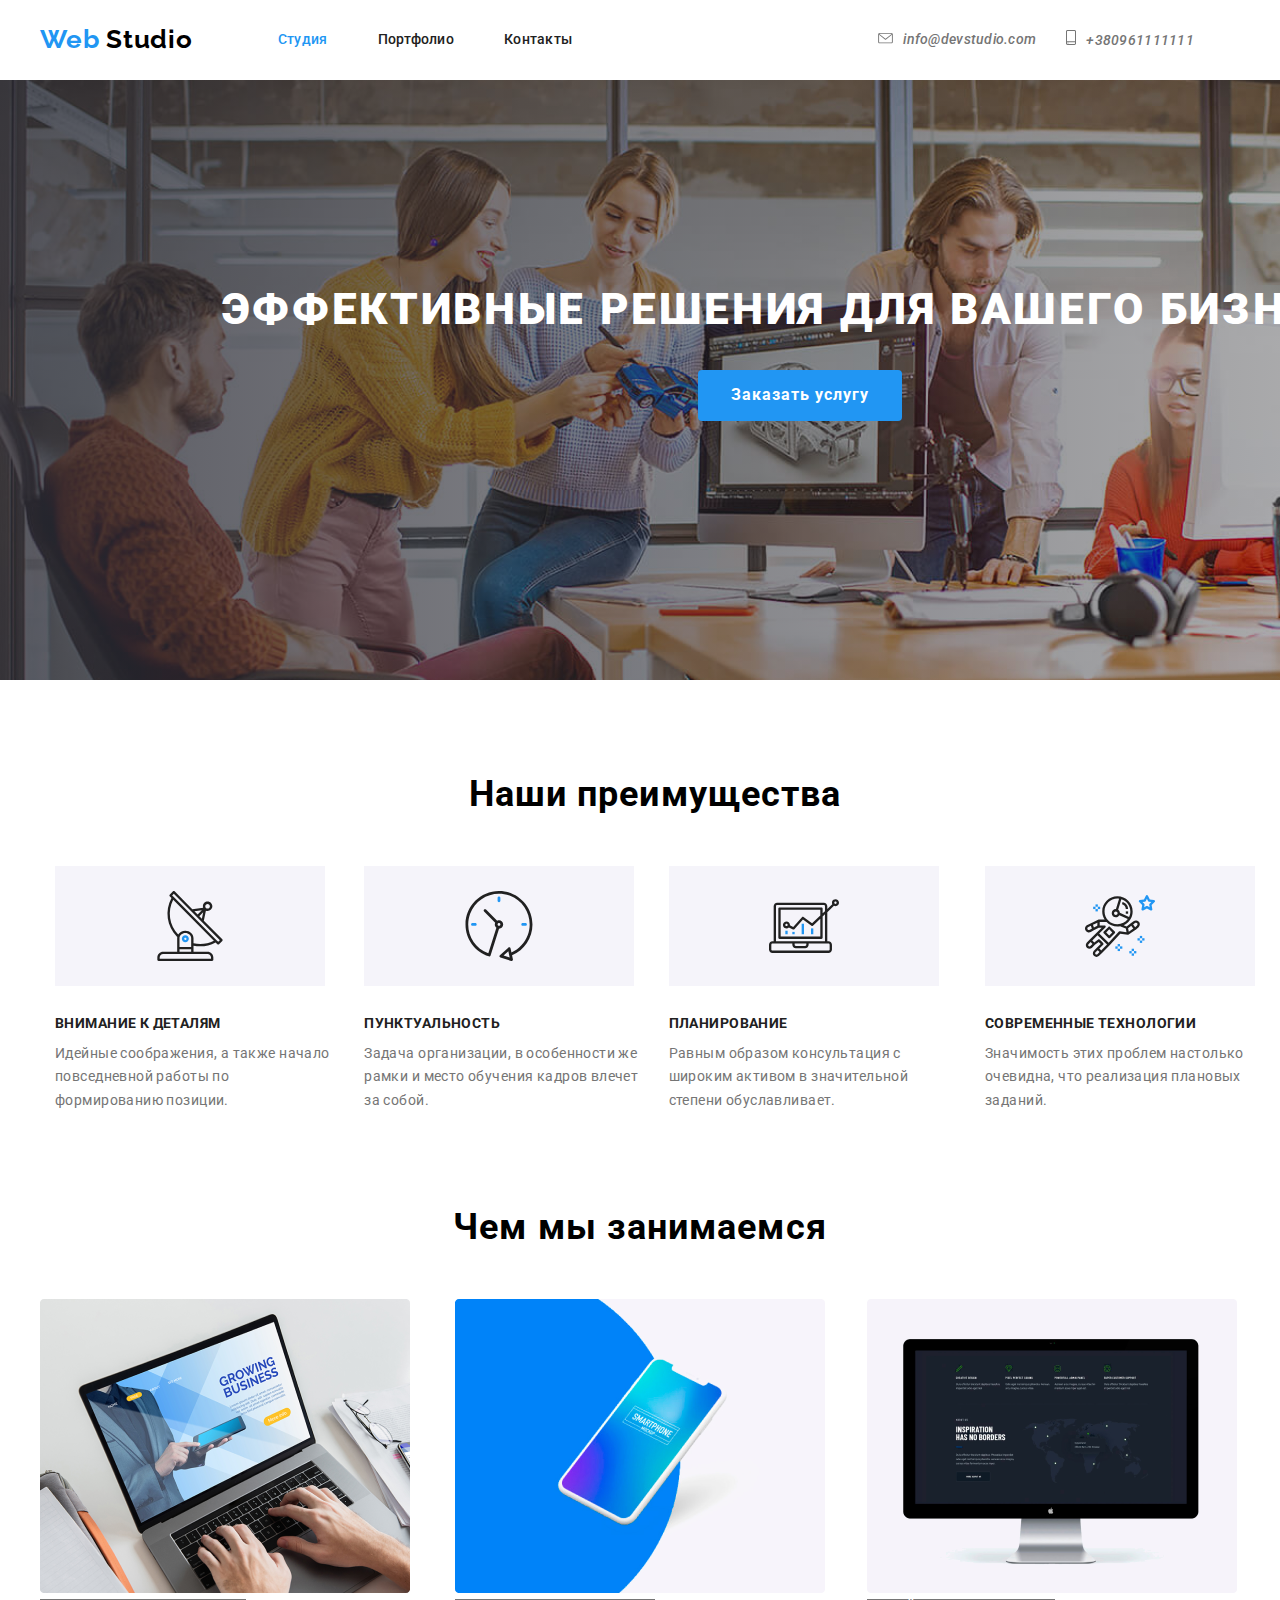
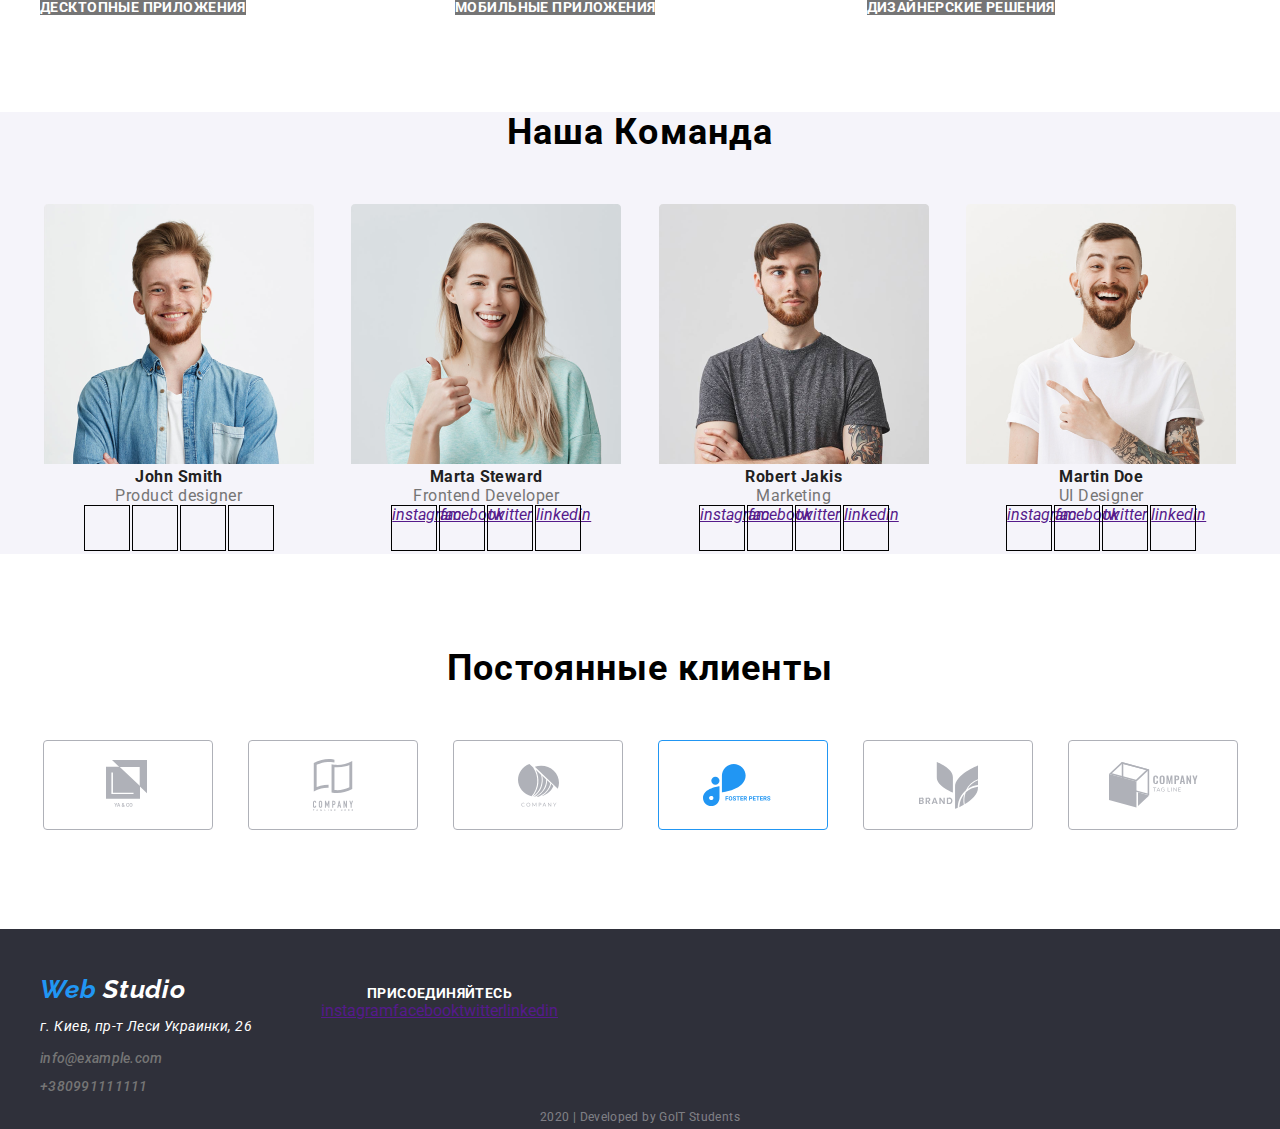
==== index.html @ e9a4ff17 "Добавляет иконки ч.1" ====
<!DOCTYPE html>
<html lang="ru">
  <head>
    <meta charset="UTF-8" />
    <meta name="viewport" content="width=device-width, initial-scale=1.0" />
    <title>Web Studio</title>
    <link
      href="https://fonts.googleapis.com/css2?family=Raleway:wght@700&family=Roboto:wght@400;500;700;900&display=swap"
      rel="stylesheet"
    />
    <link
      rel="stylesheet"
      href="https://cdnjs.cloudflare.com/ajax/libs/modern-normalize/0.6.0/modern-normalize.min.css"
    />
    <link rel="stylesheet" href="./css/styles.css" />
  </head>

  <body>
    <header>
      <nav class="navigation-link container">
        <a href="" class="logo"
          ><span class="logo-accent">Web</span
          ><span class="logo-studio"> Studio</span></a
        >
        <ul class="list site-nav">
          <li class="item"><a href="" class="link current">Студия</a></li>
          <li class="item">
            <a href="./portfolio.html" class="link">Портфолио</a>
          </li>
          <li class="item"><a href="" class="link">Контакты</a></li>
        </ul>
        <address>
          <ul class="list auth-nav">
            <li class="item mail-adress">
              <a href="mailto:info@devstudio.com" class="link contact"
                >info@devstudio.com</a
              >
            </li>
            <li class="item phone">
              <a href="tel:+380961111111" class="link contact">+380961111111</a>
            </li>
          </ul>
        </address>
      </nav>
    </header>
    <!-- Секция herro -->
    <div>
      <section class="hero">
        <h1 class="title-hero">ЭФФЕКТИВНЫЕ РЕШЕНИЯ ДЛЯ ВАШЕГО БИЗНЕСА</h1>
        <!-- Здесь будет background-image, сделанный при помощи стилей -->

        <button type="button" class="button-hero">
          Заказать услугу
        </button>
      </section>
    </div>
    <!-- Секция наши преимущества -->
    <section class="element container">
      <div class="container">
        <h2 class="section-title">Наши преимущества</h2>
        <ul class="list">
          <li class="background-item antenn">
            <div class=""></div>
            <h3 class="advantage">ВНИМАНИЕ К ДЕТАЛЯМ</h3>
            <p class="advantage-comment">
              Идейные соображения, а также начало повседневной работы по
              формированию позиции.
            </p>
          </li>
          <li class="background-item clock">
            <h3 class="advantage">ПУНКТУАЛЬНОСТЬ</h3>
            <p class="advantage-comment">
              Задача организации, в особенности же рамки и место обучения кадров
              влечет за собой.
            </p>
          </li>
          <li class="background-item diagramm">
            <div class="icons"></div>
            <h3 class="advantage">ПЛАНИРОВАНИЕ</h3>
            <p class="advantage-comment">
              Равным образом консультация с широким активом в значительной
              степени обуславливает.
            </p>
          </li>
          <li class="background-item astronaut">
            <div class="icons"></div>
            <h3 class="advantage">СОВРЕМЕННЫЕ ТЕХНОЛОГИИ</h3>
            <p class="advantage-comment">
              Значимость этих проблем настолько очевидна, что реализация
              плановых заданий.
            </p>
          </li>
        </ul>
      </div>
    </section>
    <!-- Секция-Чем мы занимаемся -->
    <section class="service">
      <div class="container">
        <h2 class="services-title">Чем мы занимаемся</h2>
        <ul class="list">
          <li class="service-item">
            <img src="./images/computer.jpg " alt="Компьютер" />

            <a href="" class="services">Десктопные приложения</a>
          </li>
          <li class="service-item">
            <img src="./images/phone.jpg" alt="телефон" />

            <a href="" class="services">Мобильные приложения</a>
          </li>
          <li class="service-item">
            <img src="./images/monitor.jpg" alt="монитор" />

            <a href="" class="services">Дизайнерские решения</a>
          </li>
        </ul>
      </div>
    </section>
    <!-- Секция- Список специалистов -->
    <section class="ouver-team">
      <div class="container">
        <h2 class="team">Наша Команда</h2>

        <ul class="list">
          <li class="john">
            <div>
              <img src="./images/our-team/john.jpg" alt="фото-портрет" />

              <p class="name"><b>John Smith</b></p>
              <p class="position">Product designer</p>
            </div>

            <address>
              <ul class="list">
                <li>
                  <a href="" target="_blank" class="social-link"></a>
                  <a href="" target="_blank" class="social-link"></a>
                  <a href="" target="_blank" class="social-link"> </a>
                  <a href="" target="_blank" class="social-link"></a>
                </li>
              </ul>
            </address>
          </li>
          <li class="marta">
            <div>
              <img src="./images/our-team/marta.jpg" alt="фото-портрет" />

              <p class="name"><b>Marta Steward</b></p>
              <p class="position">Frontend Developer</p>
            </div>

            <address>
              <ul class="list">
                <li>
                  <a href="" target="_blank" class="social-link">instagram</a>
                  <a href="" target="_blank" class="social-link">facebook</a>
                  <a href="" target="_blank" class="social-link">twitter</a>
                  <a href="" target="_blank" class="social-link">linkedin</a>
                </li>
              </ul>
            </address>
          </li>
          <li class="robert">
            <div>
              <img src="./images/our-team/robert.jpg" alt="фото-портрет" />

              <p class="name"><b>Robert Jakis</b></p>
              <p class="position">Marketing</p>
            </div>

            <address>
              <ul class="list">
                <li>
                  <a href="" target="_blank" class="social-link">instagram</a>
                  <a href="" target="_blank" class="social-link">facebook</a>
                  <a href="" target="_blank" class="social-link">twitter</a>
                  <a href="" target="_blank" class="social-link">linkedin</a>
                </li>
              </ul>
            </address>
          </li>

          <li class="martin">
            <div>
              <img src="./images/our-team/martin.jpg" alt="фото-портрет" />

              <p class="name"><b>Martin Doe</b></p>
              <p class="position">UI Designer</p>
            </div>

            <address>
              <ul class="list">
                <li>
                  <a href="" target="_blank" class="social-link">instagram</a>

                  <a href="" target="_blank" class="social-link">facebook</a>
                  <a href="" target="_blank" class="social-link">twitter</a>
                  <a href="" target="_blank" class="social-link">linkedin</a>
                </li>
              </ul>
            </address>
          </li>
        </ul>
      </div>
    </section>
    <!-- Дальше идет секция "Постоянные клиенты" -->
    <section class="clients flex-block">
      <div class="container">
        <h2 class="clients-title">Постоянные клиенты</h2>
        <ul class="list">
          <li>
            <a href="" class="ouver-clients">
              <img
                src="./images/clients/client-1.svg"
                alt="Логотип Фирмы-клиента"
            /></a>
          </li>
          <li>
            <a href="">
              <img
                src="./images/clients/client-2.svg"
                alt="Логотип Фирмы-клиента"
            /></a>
          </li>
          <li>
            <a href="">
              <img
                src="./images/clients/client-3.svg"
                alt="Логотип Фирмы-клиента"
            /></a>
          </li>
          <li>
            <a href="">
              <img
                src="./images/clients/client-4.svg"
                alt="Логотип Фирмы-клиента"
            /></a>
          </li>
          <li>
            <a href="">
              <img
                src="./images/clients/client-5.svg"
                alt="Логотип Фирмы-клиента"
            /></a>
          </li>
          <li>
            <a href="">
              <img
                src="./images/clients/client-6.svg"
                alt="Логотип Фирмы-клиента"
            /></a>
          </li>
        </ul>
      </div>
    </section>
    <footer class="visit">
      <!-- <h3>Контакты</h3> -->

      <div class="container test">
        <address>
          <div class="footer-contact">
            <ul class="list">
              <li>
                <a href="" class="logo"
                  ><span class="web-foot">Web</span>
                  <span class="studio-foot">Studio</span>
                </a>
              </li>
              <li class="adress-contact">г. Киев, пр-т Леси Украинки, 26</li>
              <li>
                <a href="mailto:info@example.com" class="link contact"
                  >info@example.com</a
                >
              </li>
              <li>
                <a href="tel:+380991111111" class="link contact"
                  >+380991111111</a
                >
              </li>
            </ul>
          </div>
        </address>
        <div class="foot-link">
          <h2 class="call">Присоединяйтесь</h2>
          <ul class="list">
            <li><a href="" class="social">instagram</a></li>
            <li><a href="" class="social">facebook</a></li>
            <li><a href="" class="social">twitter</a></li>
            <li><a href="" class="social">linkedin</a></li>
          </ul>
        </div>
      </div>
      <p class="author">2020 | Developed by GoIT Students</p>
    </footer>
  </body>
</html>
---- css/styles.css ----
/* Цвет основного текста #212121 */
/* Цвет вторичного текста #757575 */
/* Белый #FFFFFF */
/* Акцент #2196F3 */

/* Вторичный цвет фона #F5F4FA */
/* фоновый цвет футера #2F303A */

/* Палитра цветов */
:root {
  --primery-text-color: #212121;
  --title-text-color: #757575;
  --accent-color: #2196f3;
  --primery-background-color: #e5e5e5;
  --secondary-background-color: #f5f4fa;
  --white-color: #ffffff;
  --footer-color: #2f303a;
}
body {
  background-color: var(--white-color);
  font-family: Roboto, sans-serif;
  margin: 0px;
}
h2 {
  font-weight: 700;
  font-size: 36px;
  line-height: 1.16;
  text-align: center;
  letter-spacing: 0.03em;
  margin-top: 0px;
  margin-bottom: 0px;
}
.container {
  width: 1230px;
  margin-left: auto;
  margin-right: auto;
  padding-left: 15px;
  padding-right: 15px;
  /* outline: 1px solid black; */
}
.visually-hidden {
  visibility: hidden;
}

/* Стиллизация логотипа */
.logo-accent {
  color: var(--accent-color);
}
.logo-studio {
  color: #000000;
}
.logo {
  text-decoration: none;
  font-family: Raleway, sans-serif;
  font-weight: 700;
  font-size: 26px;
  line-height: 1.2;
  letter-spacing: 0.03em;
}
.list {
  list-style: none;
  margin-top: 0px;
  margin-bottom: 0px;
  padding-left: 0px;
}
/* Навигационные ссылки */
.site-nav {
  display: flex;
  margin-left: 85px;
}
.site-nav li {
  margin-right: 50px;
}
.site-nav .item:last-child {
  margin-right: 0px;
}
.site-nav .link {
  display: block;
  padding-top: 32px;
  padding-bottom: 32px;
}
.auth-nav {
  display: flex;
  margin-left: 305px;
}
.auth-nav .item + .item {
  margin-left: 30px;
}

.list .link.current {
  color: var(--accent-color);
}

.link {
  color: var(--primery-text-color);
  text-decoration: none;

  font-weight: 500;
  font-size: 14px;
  line-height: 1.14;
  letter-spacing: 0.02em;
}
.navigation-link {
  display: flex;
  align-items: center;
  margin-bottom: 0px;
}
.link:hover {
  color: var(--accent-color);
}
.link:focus {
  color: var(--accent-color);
}
.contact {
  color: var(--title-text-color);
}
.contact:hover {
  color: var(--accent-color);
}
.contact:focus {
  color: var(--accent-color);
}
.mail-adress ::before {
  display: inline-block;
  content: '';
  width: 16px;
  height: 11.2px;
  margin-right: 10px;
  background-image: url(../images/envelope.svg);
  background-repeat: no-repeat;
  background-position: center;
  background-size: contain;
}

.phone ::before {
  display: inline-block;
  content: '';
  width: 10px;
  height: 14.94px;
  margin-right: 10px;
  /* background-color: var(--primery-text-color); */
  background-image: url(../images/smartphone.svg);
  background-repeat: no-repeat;
  background-position: center;
  background-size: contain;
}

/* Стиллизация Hero */
.hero {
  text-align: center;
  margin: auto;
  padding: auto;
  margin-bottom: 94px;
  padding-top: 200px;
  padding-bottom: 280px;
  width: 1600px;
  height: 600px;
  /*временный юэкграунд */
  background-image: linear-gradient(
      to right,
      rgba(47, 48, 58, 0.8),
      rgba(0, 0, 0, 0.25)
    ),
    url(../images/header-img.jpg);

  /* background-image: url(../images/header-img.jpg); */
}

.button-hero {
  display: inline-block;
  color: #ffffff;
  background-color: var(--accent-color);
  font-weight: 700;
  font-size: 16px;
  line-height: 1.8;
  text-align: center;
  letter-spacing: 0.06em;
  min-width: 200px;
  min-height: 50px;
  text-align: center;
  border-radius: 4px;
  padding: 10px 32px;
  border: 1px solid transparent;
}
/* Примерныйцвет для кнопки */

.button-hero:focus {
  color: var(--primery-text-color);
}
/* Нам месте background Будет фоновая картинка */
.title-hero {
  color: #ffffff;
  /* background-color: var(--title-text-color); */

  margin-top: 0px;
  margin-bottom: 30px;

  font-weight: 900;
  font-size: 44px;
  line-height: 1.36;

  letter-spacing: 0.06em;
  text-transform: uppercase;
}
/* секция-наши преимущества */
.element {
  margin-bottom: 94px;
}
.element ul {
  display: flex;
}
.element li + li {
  margin-left: 30px;
}
.element .icons {
  margin-bottom: 30px;
}

.section-title {
  margin-top: 0px;
  margin-bottom: 50px;
}
/* .first-icon {
  background-color: teal;
} */
.advantage,
.advantage-comment {
  margin-top: 0px;
  margin-bottom: 0px;
}
h3.advantage {
  color: var(--primery-text-color);

  font-weight: 700;
  font-size: 14px;
  line-height: 1.14;
  letter-spacing: 0.03em;
  text-transform: uppercase;
  margin-bottom: 10px;
}
.background-item::before {
  display: block;
  content: '';
  width: 270px;
  height: 120px;
  margin-bottom: 30px;

  background-color: var(--secondary-background-color);
  background-repeat: no-repeat;
  background-position: center;
  background-size: 70px, 70px;
}
.antenn::before {
  background-image: url(../images/antenna-1.svg);
}
.clock::before {
  background-image: url(../images/clock-1.svg);
}
.diagramm::before {
  background-image: url(../images/diagram-1.svg);
}
.astronaut::before {
  background-image: url(../images/astronaut-1.svg);
}

.advantage-comment {
  color: var(--title-text-color);
  font-weight: 400;
  font-size: 14px;
  line-height: 1.7;
  /* or 171% */

  letter-spacing: 0.03em;
}

/* Секция- чем мы занимаеся */
.service ul {
  display: flex;
  padding-left: 0px;
}
.service-item + .service-item {
  margin-left: 30px;
}
figure {
  margin-top: 0px;
  margin-bottom: 0px;
}
.service {
  margin-bottom: 94px;
}
.services-title {
  margin-bottom: 50px;
}
.services {
  color: var(--white-color);
  /* background-color поставленн, что бы не потерять надпись на белом фоне */
  background-color: var(--title-text-color);

  font-weight: 700;
  font-size: 14px;
  line-height: 1.5;
  text-align: center;
  letter-spacing: 0.03em;
  text-transform: uppercase;
  text-decoration: none;
}
/* Секция- наша команда */
.team {
  margin-bottom: 50px;
}
.ouver-team {
  background-color: var(--secondary-background-color);
  margin-bottom: 94px;
  display: flex;
}
.ouver-team ul {
  display: flex;
  padding-left: 0px;
  justify-content: space-around;
}
.ouver-team li + li {
  margin-left: 30px;
}
.name {
  color: var(--primery-text-color);

  font-weight: 500;
  font-size: 16px;
  line-height: 1.18;
  /* identical to box height */

  text-align: center;
  letter-spacing: 0.03em;
}
.position {
  color: var(--title-text-color);

  font-weight: 400;
  font-size: 16px;
  line-height: 1.18;
  /* identical to box height */

  text-align: center;
  letter-spacing: 0.03em;
}
.social-link {
  display: inline-block;
  width: 44px;
  height: 44px;
  
  outline: 1px solid black;
  
}
.social-link:hover {
  color: var(--accent-color);
}
.social-link:focus {
  color: var(--accent-color);
}
/* Стилизация footer */
.visit {
  background-color: var(--footer-color);
}
/* Секция- Наши клиенты */
.flex-block {
  display: flex;
}
.flex-block ul {
  display: flex;
  justify-content: space-around;
}
.clients li + li {
  margin-left: 30px;
}
.clients {
  margin-bottom: 94px;
}
.clients-title {
  margin-bottom: 50px;
}
/* .ouver-clients:hover {
  color: var(--accent-color);
}
.ouver-clients:focus {
  color: var(--accent-color);
} */

/* Стилизация логотипа в футере */
.test {
  display: flex;
  /* justify-content: space-between; */
  align-items: baseline;
}

.footer-contact {
  display: flex;
}
.footer-contact ul {
  display: flex;

  flex-direction: column;
  padding-top: 45px;
}
.footer-contact li {
  margin-bottom: 10px;
}
.foot-link {
  margin-left: 69px;
  /* display: flex; */

  /* justify-content: center; */
}
.foot-link ul {
  display: flex;
  justify-content: center;
}
.call {
  text-align: center;
}

.web-foot {
  color: var(--accent-color);
}
.studio-foot {
  color: var(--white-color);
}

.adress-contact {
  color: var(--white-color);

  font-weight: 400;
  font-size: 14px;
  line-height: 1.7;
  /* or 171% */

  letter-spacing: 0.03em;
}
.call {
  color: var(--white-color);

  font-weight: 700;
  font-size: 14px;
  line-height: 1.14;
  letter-spacing: 0.03em;
  text-transform: uppercase;
}
.author {
  color: rgba(255, 255, 255, 0.4);

  font-weight: 400;
  font-size: 12px;
  line-height: 2;
  /* or 200% */

  text-align: center;
  letter-spacing: 0.03em;
}
.social:hover {
  color: var(--accent-color);
}
.social:focus {
  color: var(--accent-color);
}
/* Стиллизация страницы "Портфолио" */
.navigation-portfolio {
  margin-bottom: 93px;
}
h1,
h2,
h3,
p {
  margin-top: 0px;
  margin-bottom: 0px;
}
.gallery {
  display: flex;
  margin-bottom: 94px;
  /* outline: 1px solid tomato; */
}
.gallery .portfolio-item {
  display: flex;
  justify-content: center;
}
.gallery h1 {
  text-align: center;
}
/* Кнопки портфолио */
.portfolio-item li + li {
  margin-left: 8px;
  margin-bottom: 34px;
}
.first-button {
  border-style: none;
  color: var(--white-color);
  background-color: var(--accent-color);
  font-family: Roboto;

  font-weight: 500;
  font-size: 16px;
  line-height: 1.6;
  /* identical to box height, or 162% */

  text-align: center;
  letter-spacing: 0.03em;
  min-width: 73px;
  min-height: 38px;
  border-radius: 4px;
  padding: 6px 22px;
}

.portfolio-button {
  border-style: none;
  color: var(--primery-text-color);
  background-color: var(--secondary-background-color);
  font-family: Roboto;
  font-weight: 500;
  font-size: 16px;
  line-height: 1.6;
  /* identical to box height, or 162% */

  text-align: center;
  letter-spacing: 0.03em;
  min-width: 73px;
  min-height: 38px;
  border-radius: 4px;
  padding: 6px 22px;
}
.portfolio-button:hover {
  color: var(--accent-color);
}
.portfolio-button:focus {
  color: var(--accent-color);
}
/* Стилизация галлереи */
.flex-gallery {
  display: flex;
  flex-wrap: wrap;
  justify-content: center;
  /* outline: 1px solid black; */
}
.gallery-item {
  width: 370px;
  /* background-color: blue; */
  /* outline: 1px solid black; */
  margin-right: 30px;
  margin-bottom: 30px;
}
.gallery-item:nth-child(3n) {
  margin-right: 0px;
}
.gallery-item:nth-last-child(-n + 3) {
  margin-bottom: 0px;
}
.portfolio-title {
  color: var(--primery-text-color);

  font-weight: 700;
  font-size: 18px;
  line-height: 2;
  /* identical to box height, or 200% */

  letter-spacing: 0.06em;
}
.portfolio-service {
  color: var(--title-text-color);

  font-weight: 400;
  font-size: 16px;
  line-height: 1.9;
  /* identical to box height, or 187% */

  letter-spacing: 0.03em;
}
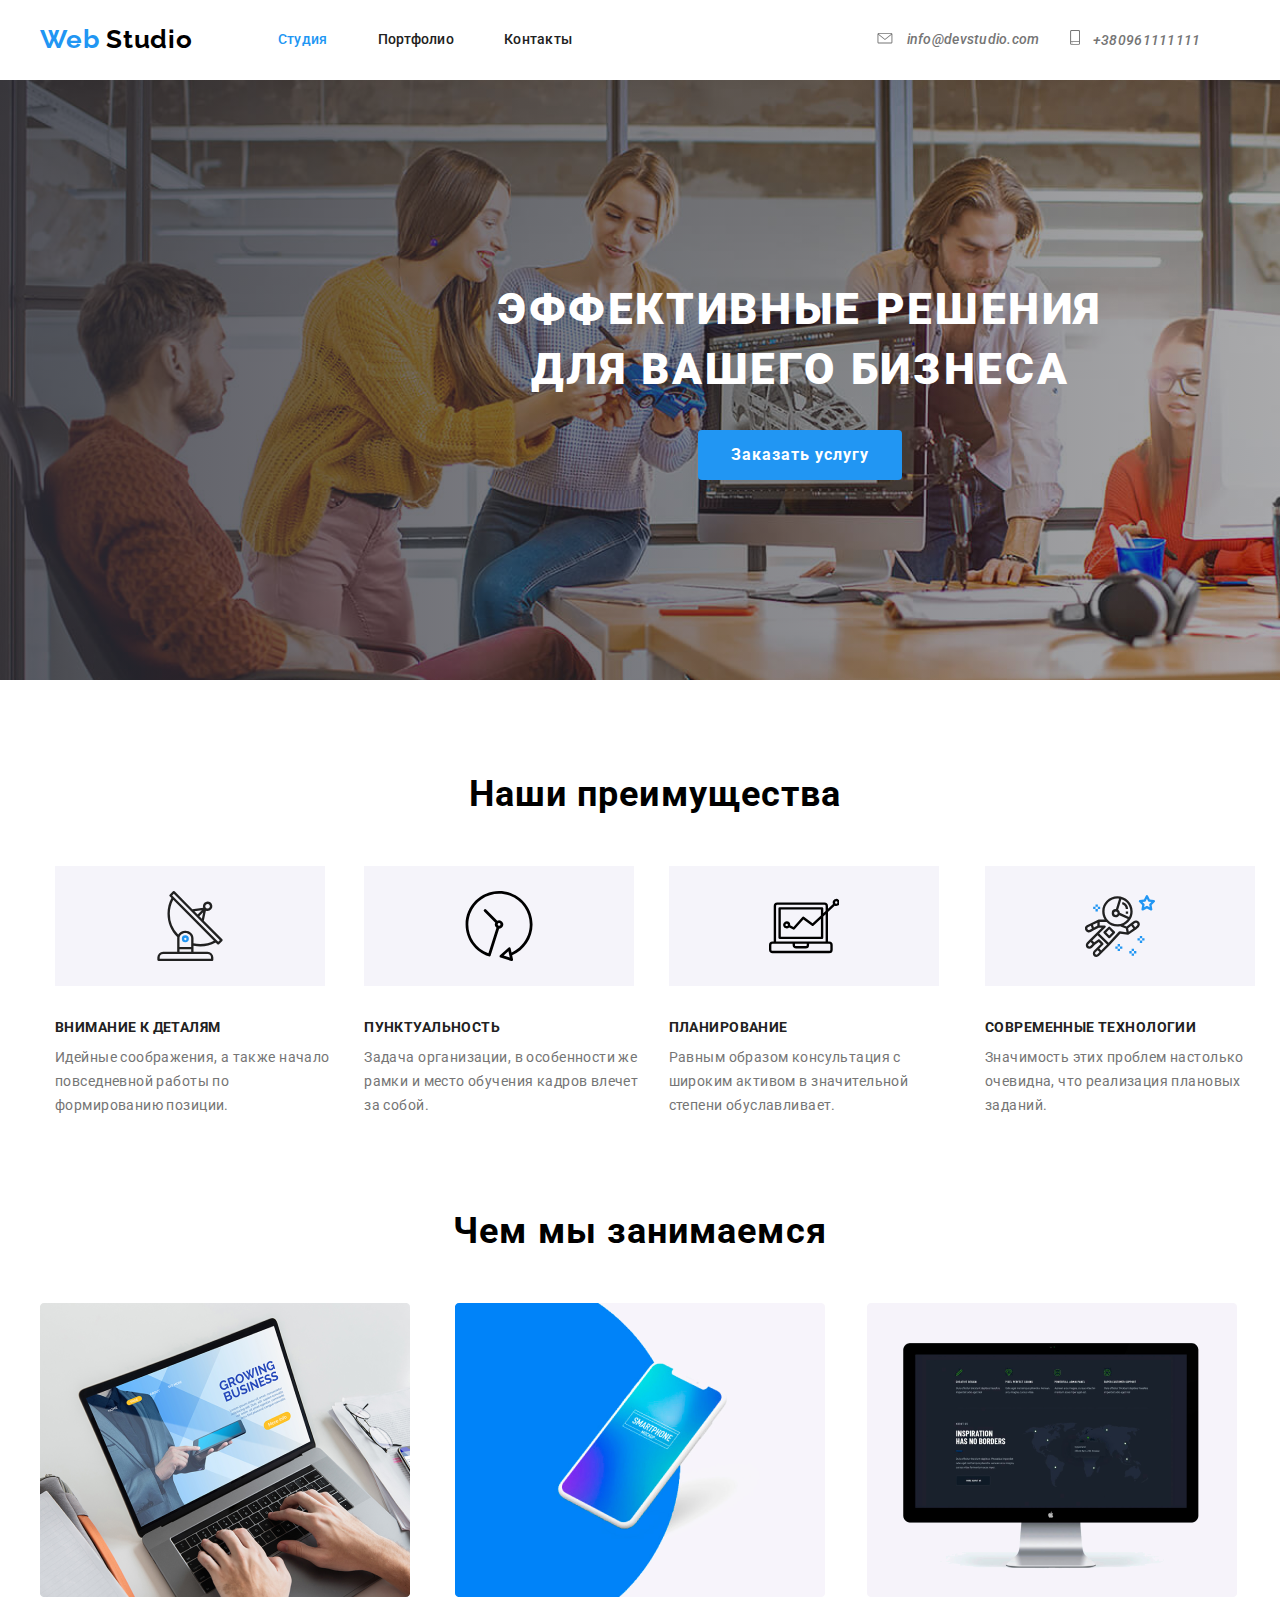
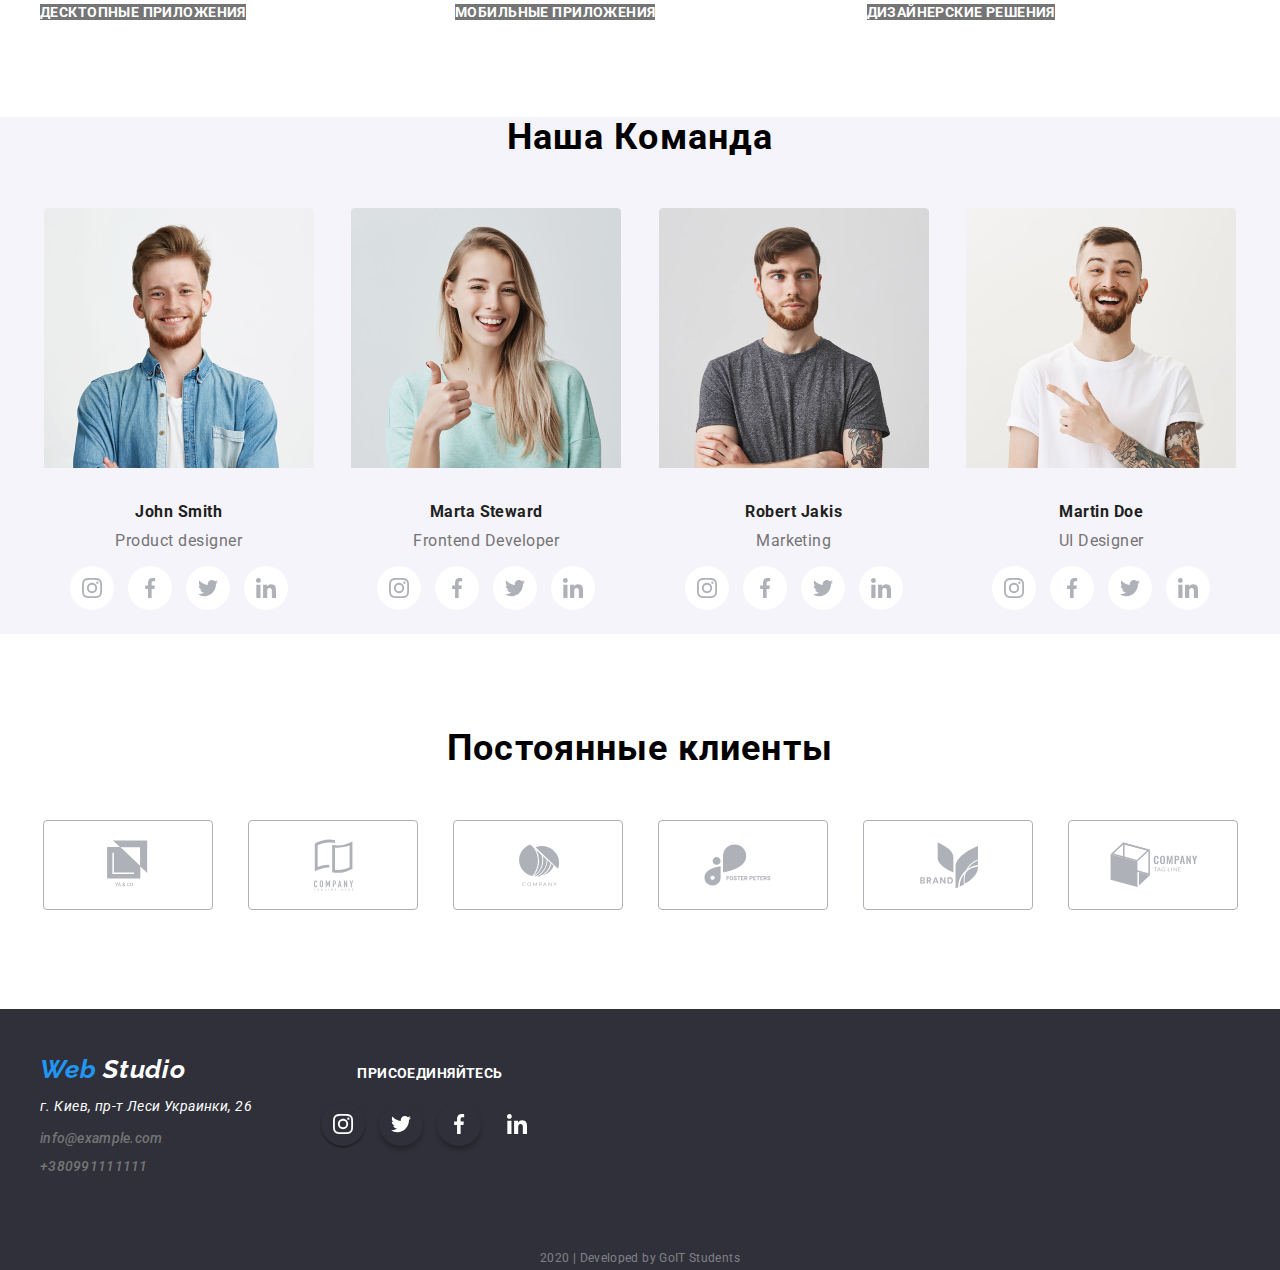
==== commit 31d6ccf3: "Работает с svg-sprite" ====
--- a/index.html
+++ b/index.html
@@ -32,12 +32,20 @@
         <address>
           <ul class="list auth-nav">
             <li class="item mail-adress">
-              <a href="mailto:info@devstudio.com" class="link contact"
-                >info@devstudio.com</a
+              <a href="mailto:info@devstudio.com" class="link contact">
+                <svg class="mail-svg">
+                  <use href="./images/sprite.svg#icon-envelope"></use>
+                </svg>
+                info@devstudio.com</a
               >
             </li>
             <li class="item phone">
-              <a href="tel:+380961111111" class="link contact">+380961111111</a>
+              <a href="tel:+380961111111" class="link contact">
+                <svg class="tel-svg">
+                  <use href="./images/sprite.svg#icon-smartphone"></use>
+                </svg>
+                +380961111111</a
+              >
             </li>
           </ul>
         </address>
@@ -60,7 +68,11 @@
         <h2 class="section-title">Наши преимущества</h2>
         <ul class="list">
           <li class="background-item antenn">
-            <div class=""></div>
+            <div class="">
+              <svg class="advantage-svg">
+                <use href="./images/sprite.svg#icon-antenna"></use>
+              </svg>
+            </div>
             <h3 class="advantage">ВНИМАНИЕ К ДЕТАЛЯМ</h3>
             <p class="advantage-comment">
               Идейные соображения, а также начало повседневной работы по
@@ -68,6 +80,11 @@
             </p>
           </li>
           <li class="background-item clock">
+            <div>
+              <svg class="advantage-svg">
+                <use href="./images/sprite.svg#icon-clock"></use>
+              </svg>
+            </div>
             <h3 class="advantage">ПУНКТУАЛЬНОСТЬ</h3>
             <p class="advantage-comment">
               Задача организации, в особенности же рамки и место обучения кадров
@@ -75,7 +92,11 @@
             </p>
           </li>
           <li class="background-item diagramm">
-            <div class="icons"></div>
+            <div>
+              <svg class="advantage-svg">
+                <use href="./images/sprite.svg#icon-diagramm"></use>
+              </svg>
+            </div>
             <h3 class="advantage">ПЛАНИРОВАНИЕ</h3>
             <p class="advantage-comment">
               Равным образом консультация с широким активом в значительной
@@ -83,7 +104,11 @@
             </p>
           </li>
           <li class="background-item astronaut">
-            <div class="icons"></div>
+            <div>
+              <svg class="advantage-svg">
+                <use href="./images/sprite.svg#icon-astronaut"></use>
+              </svg>
+            </div>
             <h3 class="advantage">СОВРЕМЕННЫЕ ТЕХНОЛОГИИ</h3>
             <p class="advantage-comment">
               Значимость этих проблем настолько очевидна, что реализация
@@ -121,7 +146,7 @@
       <div class="container">
         <h2 class="team">Наша Команда</h2>
 
-        <ul class="list">
+        <ul class="list social-list">
           <li class="john">
             <div>
               <img src="./images/our-team/john.jpg" alt="фото-портрет" />
@@ -133,10 +158,26 @@
             <address>
               <ul class="list">
                 <li>
-                  <a href="" target="_blank" class="social-link"></a>
-                  <a href="" target="_blank" class="social-link"></a>
-                  <a href="" target="_blank" class="social-link"> </a>
-                  <a href="" target="_blank" class="social-link"></a>
+                  <a href="" target="_blank" class="social-link">
+                    <svg class="inst-svg social-svg width="20" height="20">
+                      <use href="./images/sprite.svg#icon-instagramm"></use>
+                    </svg>
+                  </a>
+                  <a href="" target="_blank" class="social-link">
+                    <svg class="facebook-svg social-svg" width="20px" height="20px">
+                      <use href="./images/sprite.svg#icon-facebook"></use>
+                    </svg>
+                  </a>
+                  <a href="" target="_blank" class="social-link">
+                    <svg class="twitter-svg social-svg" width="20px" height="20px">
+                      <use href="./images/sprite.svg#icon-twitter"></use>
+                    </svg>
+                  </a>
+                  <a href="" target="_blank" class="social-link">
+                    <svg class="linkedin-svg social-svg" width="20" height="20">
+                      <use href="./images/sprite.svg#icon-linkedin"></use>
+                    </svg>
+                  </a>
                 </li>
               </ul>
             </address>
@@ -152,10 +193,26 @@
             <address>
               <ul class="list">
                 <li>
-                  <a href="" target="_blank" class="social-link">instagram</a>
-                  <a href="" target="_blank" class="social-link">facebook</a>
-                  <a href="" target="_blank" class="social-link">twitter</a>
-                  <a href="" target="_blank" class="social-link">linkedin</a>
+                  <a href="" target="_blank" class="social-link">
+                    <svg class="inst-svg social-svg width=" 20" height="20">
+                      <use href="./images/sprite.svg#icon-instagramm"></use>
+                    </svg>
+                  </a>
+                  <a href="" target="_blank" class="social-link">
+                    <svg class="facebook-svg social-svg" width="20px" height="20px">
+                      <use href="./images/sprite.svg#icon-facebook"></use>
+                    </svg>
+                  </a>
+                  <a href="" target="_blank" class="social-link">
+                    <svg class="twitter-svg social-svg" width="20px" height="20px">
+                      <use href="./images/sprite.svg#icon-twitter"></use>
+                    </svg>
+                  </a>
+                  <a href="" target="_blank" class="social-link">
+                    <svg class="linkedin-svg social-svg" width="20" height="20">
+                      <use href="./images/sprite.svg#icon-linkedin"></use>
+                    </svg>
+                  </a>
                 </li>
               </ul>
             </address>
@@ -171,10 +228,26 @@
             <address>
               <ul class="list">
                 <li>
-                  <a href="" target="_blank" class="social-link">instagram</a>
-                  <a href="" target="_blank" class="social-link">facebook</a>
-                  <a href="" target="_blank" class="social-link">twitter</a>
-                  <a href="" target="_blank" class="social-link">linkedin</a>
+                  <a href="" target="_blank" class="social-link">
+                    <svg class="inst-svg social-svg width=" 20" height="20">
+                      <use href="./images/sprite.svg#icon-instagramm"></use>
+                    </svg>
+                  </a>
+                  <a href="" target="_blank" class="social-link">
+                    <svg class="facebook-svg social-svg" width="20px" height="20px">
+                      <use href="./images/sprite.svg#icon-facebook"></use>
+                    </svg>
+                  </a>
+                  <a href="" target="_blank" class="social-link">
+                    <svg class="twitter-svg social-svg" width="20px" height="20px">
+                      <use href="./images/sprite.svg#icon-twitter"></use>
+                    </svg>
+                  </a>
+                  <a href="" target="_blank" class="social-link">
+                    <svg class="linkedin-svg social-svg" width="20" height="20">
+                      <use href="./images/sprite.svg#icon-linkedin"></use>
+                    </svg>
+                  </a>
                 </li>
               </ul>
             </address>
@@ -191,11 +264,26 @@
             <address>
               <ul class="list">
                 <li>
-                  <a href="" target="_blank" class="social-link">instagram</a>
-
-                  <a href="" target="_blank" class="social-link">facebook</a>
-                  <a href="" target="_blank" class="social-link">twitter</a>
-                  <a href="" target="_blank" class="social-link">linkedin</a>
+                  <a href="" target="_blank" class="social-link">
+                    <svg class="inst-svg social-svg width=" 20" height="20">
+                      <use href="./images/sprite.svg#icon-instagramm"></use>
+                    </svg>
+                  </a>
+                  <a href="" target="_blank" class="social-link">
+                    <svg class="facebook-svg social-svg" width="20px" height="20px">
+                      <use href="./images/sprite.svg#icon-facebook"></use>
+                    </svg>
+                  </a>
+                  <a href="" target="_blank" class="social-link">
+                    <svg class="twitter-svg social-svg" width="20px" height="20px">
+                      <use href="./images/sprite.svg#icon-twitter"></use>
+                    </svg>
+                  </a>
+                  <a href="" target="_blank" class="social-link">
+                    <svg class="linkedin-svg social-svg" width="20" height="20">
+                      <use href="./images/sprite.svg#icon-linkedin"></use>
+                    </svg>
+                  </a>
                 </li>
               </ul>
             </address>
@@ -210,45 +298,42 @@
         <ul class="list">
           <li>
             <a href="" class="ouver-clients">
-              <img
-                src="./images/clients/client-1.svg"
-                alt="Логотип Фирмы-клиента"
-            /></a>
-          </li>
-          <li>
-            <a href="">
-              <img
-                src="./images/clients/client-2.svg"
-                alt="Логотип Фирмы-клиента"
-            /></a>
-          </li>
-          <li>
-            <a href="">
-              <img
-                src="./images/clients/client-3.svg"
-                alt="Логотип Фирмы-клиента"
-            /></a>
-          </li>
-          <li>
-            <a href="">
-              <img
-                src="./images/clients/client-4.svg"
-                alt="Логотип Фирмы-клиента"
-            /></a>
-          </li>
-          <li>
-            <a href="">
-              <img
-                src="./images/clients/client-5.svg"
-                alt="Логотип Фирмы-клиента"
-            /></a>
-          </li>
-          <li>
-            <a href="">
-              <img
-                src="./images/clients/client-6.svg"
-                alt="Логотип Фирмы-клиента"
-            /></a>
+              <svg class="clients-svg" width="170" height="90">
+                <use href="./images/sprite.svg#icon-client-1"></use>
+              </svg>
+            
+            </a>
+          </li>
+          <li>
+            <a href="" class="ouver-clients">
+              <svg class="clients-svg" width="170" height="90">
+                <use href="./images/sprite.svg#icon-client-2"></use>
+              </svg>
+            </a>
+          </li>
+          <li>
+            <a href="" class="ouver-clients">
+              <svg class="clients-svg" width="170" height="90">
+                <use href="./images/sprite.svg#icon-client-3"></use>
+              </svg></a>
+          </li>
+          <li>
+            <a href="" class="ouver-clients">
+              <svg class="clients-svg" width="170" height="90">
+                <use href="./images/sprite.svg#icon-client-4"></use>
+              </svg></a>
+          </li>
+          <li>
+            <a href="" class="ouver-clients">
+            <svg class="clients-svg" width="170" height="90">
+              <use href="./images/sprite.svg#icon-client-5"></use>
+            </svg></a>
+          </li>
+          <li>
+            <a href="" class="ouver-clients">
+            <svg class="clients-svg" width="170" height="90">
+              <use href="./images/sprite.svg#icon-client-6"></use>
+            </svg></a>
           </li>
         </ul>
       </div>
@@ -283,10 +368,29 @@
         <div class="foot-link">
           <h2 class="call">Присоединяйтесь</h2>
           <ul class="list">
-            <li><a href="" class="social">instagram</a></li>
-            <li><a href="" class="social">facebook</a></li>
-            <li><a href="" class="social">twitter</a></li>
-            <li><a href="" class="social">linkedin</a></li>
+            <li>
+              <a href="" target="_blank" class=" foot-social inst">
+                <svg class="inst-svg social-svg width=" 20" height="20">
+                  <use href="./images/sprite.svg#icon-instagramm"></use>
+                </svg>
+              </a>
+              
+              <a href="" target="_blank" class=" foot-social twitt">
+                <svg class="twitter-svg social-svg" width="20px" height="20px">
+                  <use href="./images/sprite.svg#icon-twitter"></use>
+                </svg>
+              </a>
+              <a href="" target="_blank" class=" foot-social face">
+                <svg class="facebook-svg social-svg" width="20px" height="20px">
+                  <use href="./images/sprite.svg#icon-facebook"></use>
+                </svg>
+              </a>
+              <a href="" target="_blank" class=" foot-social">
+                <svg class="linkedin-svg social-svg" width="20" height="20">
+                  <use href="./images/sprite.svg#icon-linkedin"></use>
+                </svg>
+              </a>
+            </li>
           </ul>
         </div>
       </div>
--- a/css/styles.css
+++ b/css/styles.css
@@ -120,29 +120,17 @@
 .contact:focus {
   color: var(--accent-color);
 }
-.mail-adress ::before {
-  display: inline-block;
-  content: '';
+.mail-svg {
   width: 16px;
   height: 11.2px;
   margin-right: 10px;
-  background-image: url(../images/envelope.svg);
-  background-repeat: no-repeat;
-  background-position: center;
-  background-size: contain;
-}
-
-.phone ::before {
-  display: inline-block;
-  content: '';
+  fill: currentColor;
+}
+.tel-svg {
   width: 10px;
   height: 14.94px;
   margin-right: 10px;
-  /* background-color: var(--primery-text-color); */
-  background-image: url(../images/smartphone.svg);
-  background-repeat: no-repeat;
-  background-position: center;
-  background-size: contain;
+  fill: currentColor;
 }
 
 /* Стиллизация Hero */
@@ -151,19 +139,18 @@
   margin: auto;
   padding: auto;
   margin-bottom: 94px;
-  padding-top: 200px;
-  padding-bottom: 280px;
+
+  padding: 200px 480px 280px 480px;
+
   width: 1600px;
   height: 600px;
-  /*временный юэкграунд */
+
   background-image: linear-gradient(
       to right,
       rgba(47, 48, 58, 0.8),
       rgba(0, 0, 0, 0.25)
     ),
     url(../images/header-img.jpg);
-
-  /* background-image: url(../images/header-img.jpg); */
 }
 
 .button-hero {
@@ -190,7 +177,6 @@
 /* Нам месте background Будет фоновая картинка */
 .title-hero {
   color: #ffffff;
-  /* background-color: var(--title-text-color); */
 
   margin-top: 0px;
   margin-bottom: 30px;
@@ -220,9 +206,7 @@
   margin-top: 0px;
   margin-bottom: 50px;
 }
-/* .first-icon {
-  background-color: teal;
-} */
+
 .advantage,
 .advantage-comment {
   margin-top: 0px;
@@ -238,29 +222,13 @@
   text-transform: uppercase;
   margin-bottom: 10px;
 }
-.background-item::before {
-  display: block;
-  content: '';
+
+.advantage-svg {
   width: 270px;
   height: 120px;
+  background-color: var(--secondary-background-color);
+  padding: 25px 100px;
   margin-bottom: 30px;
-
-  background-color: var(--secondary-background-color);
-  background-repeat: no-repeat;
-  background-position: center;
-  background-size: 70px, 70px;
-}
-.antenn::before {
-  background-image: url(../images/antenna-1.svg);
-}
-.clock::before {
-  background-image: url(../images/clock-1.svg);
-}
-.diagramm::before {
-  background-image: url(../images/diagram-1.svg);
-}
-.astronaut::before {
-  background-image: url(../images/astronaut-1.svg);
 }
 
 .advantage-comment {
@@ -322,6 +290,7 @@
   margin-left: 30px;
 }
 .name {
+  margin-top: 30px;
   color: var(--primery-text-color);
 
   font-weight: 500;
@@ -333,6 +302,7 @@
   letter-spacing: 0.03em;
 }
 .position {
+  margin-top: 10px;
   color: var(--title-text-color);
 
   font-weight: 400;
@@ -343,20 +313,42 @@
   text-align: center;
   letter-spacing: 0.03em;
 }
+.social-list {
+  display: flex;
+  justify-content: center;
+  padding: 0px;
+}
 .social-link {
-  display: inline-block;
+  display: inline-flex;
+  justify-content: center;
+  align-items: center;
+  text-align: center;
+  padding: 0px;
+  margin-top: 16px;
+  margin-bottom: 24px;
   width: 44px;
   height: 44px;
-  
-  outline: 1px solid black;
-  
+  color: #afb1b8;
+  background-color: white;
+
+  border: none;
+  border-radius: 50%;
+}
+.social-link:nth-child(-n + 3) {
+  margin-right: 10px;
 }
 .social-link:hover {
-  color: var(--accent-color);
+  background-color: var(--accent-color);
+  color: var(--white-color);
 }
 .social-link:focus {
-  color: var(--accent-color);
-}
+  background-color: var(--accent-color);
+  color: var(--white-color);
+}
+.social-svg {
+  fill: currentColor;
+}
+
 /* Стилизация footer */
 .visit {
   background-color: var(--footer-color);
@@ -378,12 +370,23 @@
 .clients-title {
   margin-bottom: 50px;
 }
-/* .ouver-clients:hover {
+.ouver-clients {
+  color: #afb1b8;
+}
+
+.clients-svg {
+  border: 1px solid #afb1b8;
+  box-sizing: border-box;
+  border-radius: 4px;
+  fill: currentColor;
+}
+
+.ouver-clients:hover {
   color: var(--accent-color);
 }
 .ouver-clients:focus {
   color: var(--accent-color);
-} */
+}
 
 /* Стилизация логотипа в футере */
 .test {
@@ -406,9 +409,6 @@
 }
 .foot-link {
   margin-left: 69px;
-  /* display: flex; */
-
-  /* justify-content: center; */
 }
 .foot-link ul {
   display: flex;
@@ -444,6 +444,7 @@
   letter-spacing: 0.03em;
   text-transform: uppercase;
 }
+
 .author {
   color: rgba(255, 255, 255, 0.4);
 
@@ -455,12 +456,50 @@
   text-align: center;
   letter-spacing: 0.03em;
 }
-.social:hover {
-  color: var(--accent-color);
-}
-.social:focus {
-  color: var(--accent-color);
-}
+.foot-social {
+  display: inline-flex;
+  justify-content: center;
+  align-items: center;
+  text-align: center;
+  padding: 0px;
+  margin-top: 20px;
+  margin-bottom: 100px;
+  width: 44px;
+  height: 44px;
+  color: white;
+
+  border: none;
+  border-radius: 50%;
+}
+.foot-social:nth-child(-n + 3) {
+  margin-right: 10px;
+}
+.foot-social.inst {
+  background-color: var(--footer-color);
+  box-shadow: 0px 2px 1px rgba(0, 0, 0, 0.2), 0px 1px 1px rgba(0, 0, 0, 0.14),
+    0px 1px 3px rgba(0, 0, 0, 0.12);
+}
+.foot-social.face {
+  background-color: var(--footer-color);
+  box-shadow: 0px 4px 4px rgba(0, 0, 0, 0.25);
+}
+.foot-social.linked-in {
+  background-color: var(--footer-color);
+
+  box-sizing: border-box;
+  box-shadow: 0px 4px 4px rgba(0, 0, 0, 0.25);
+}
+.foot-social.twitt {
+  background-color: var(--footer-color);
+  box-shadow: 0px 4px 4px rgba(0, 0, 0, 0.25);
+}
+.foot-social:hover {
+  background-color: var(--accent-color);
+}
+.foot-social:focus {
+  background-color: var(--accent-color);
+}
+
 /* Стиллизация страницы "Портфолио" */
 .navigation-portfolio {
   margin-bottom: 93px;
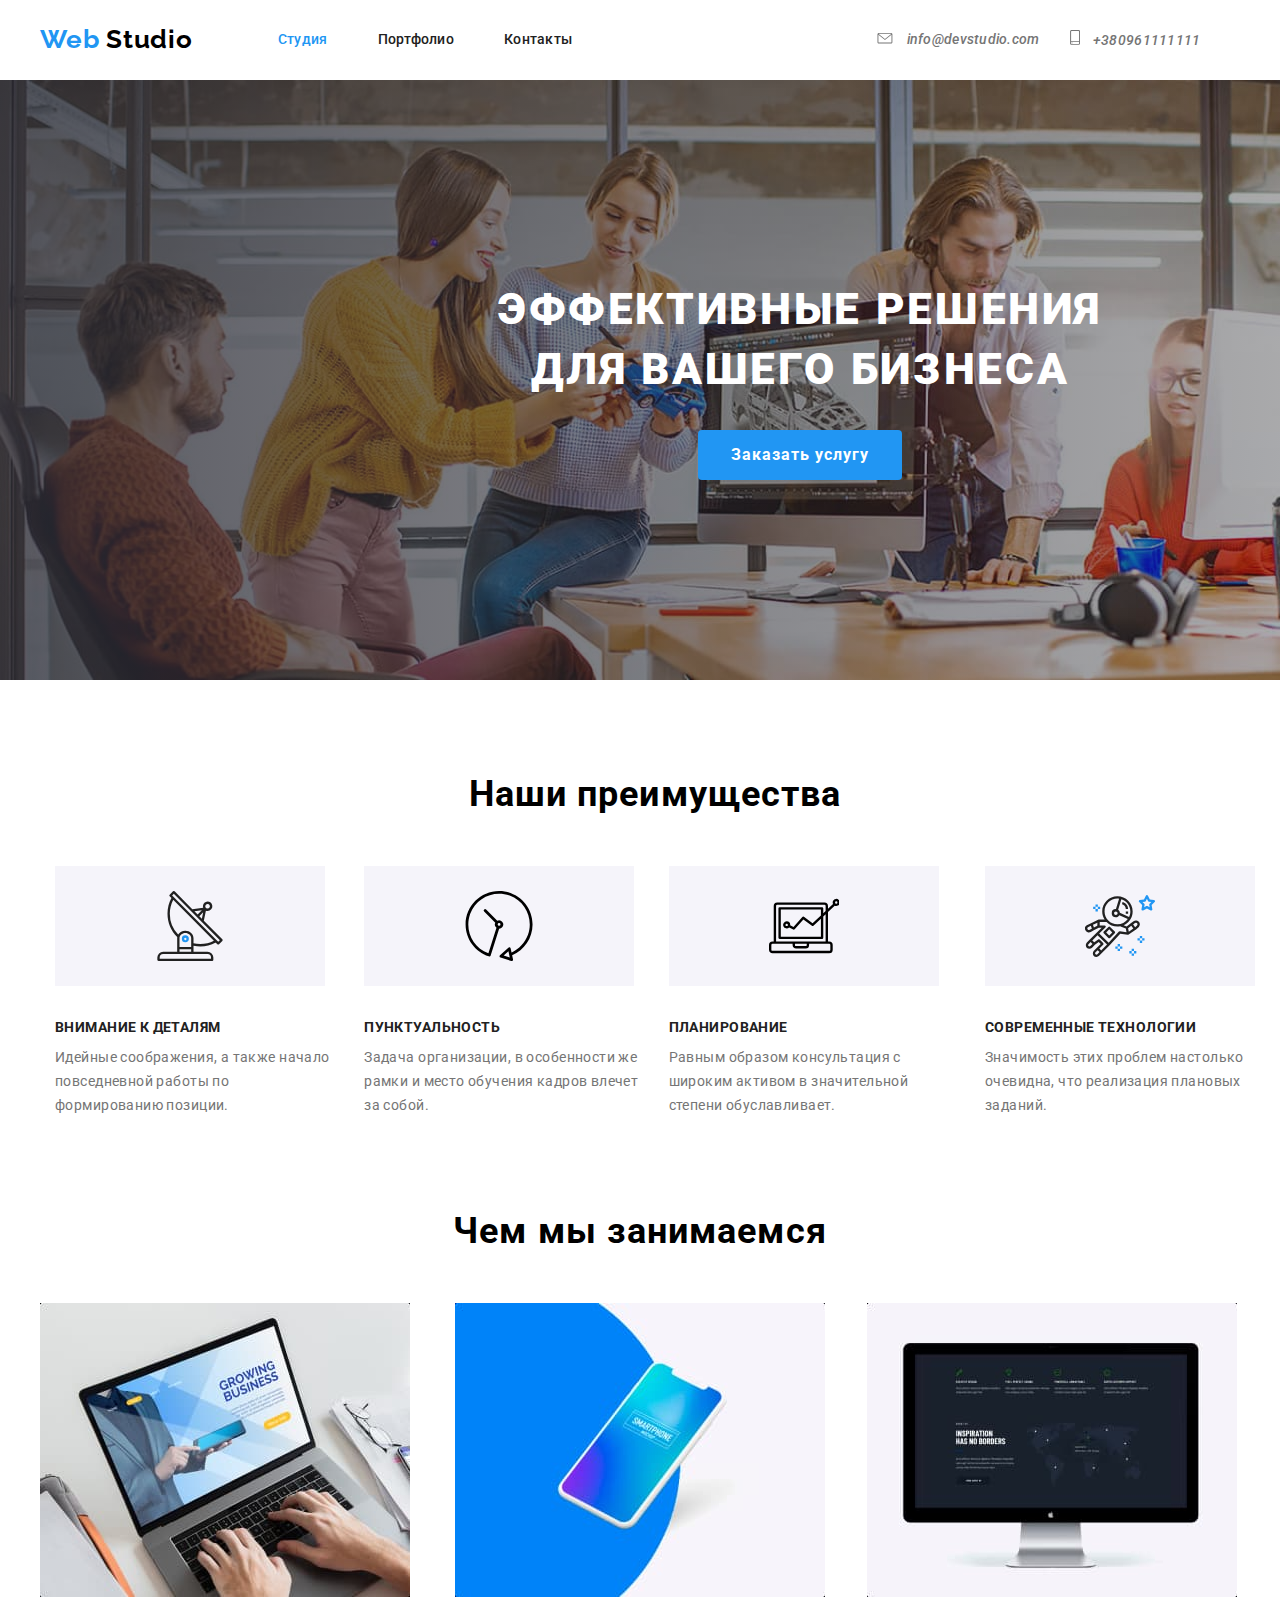
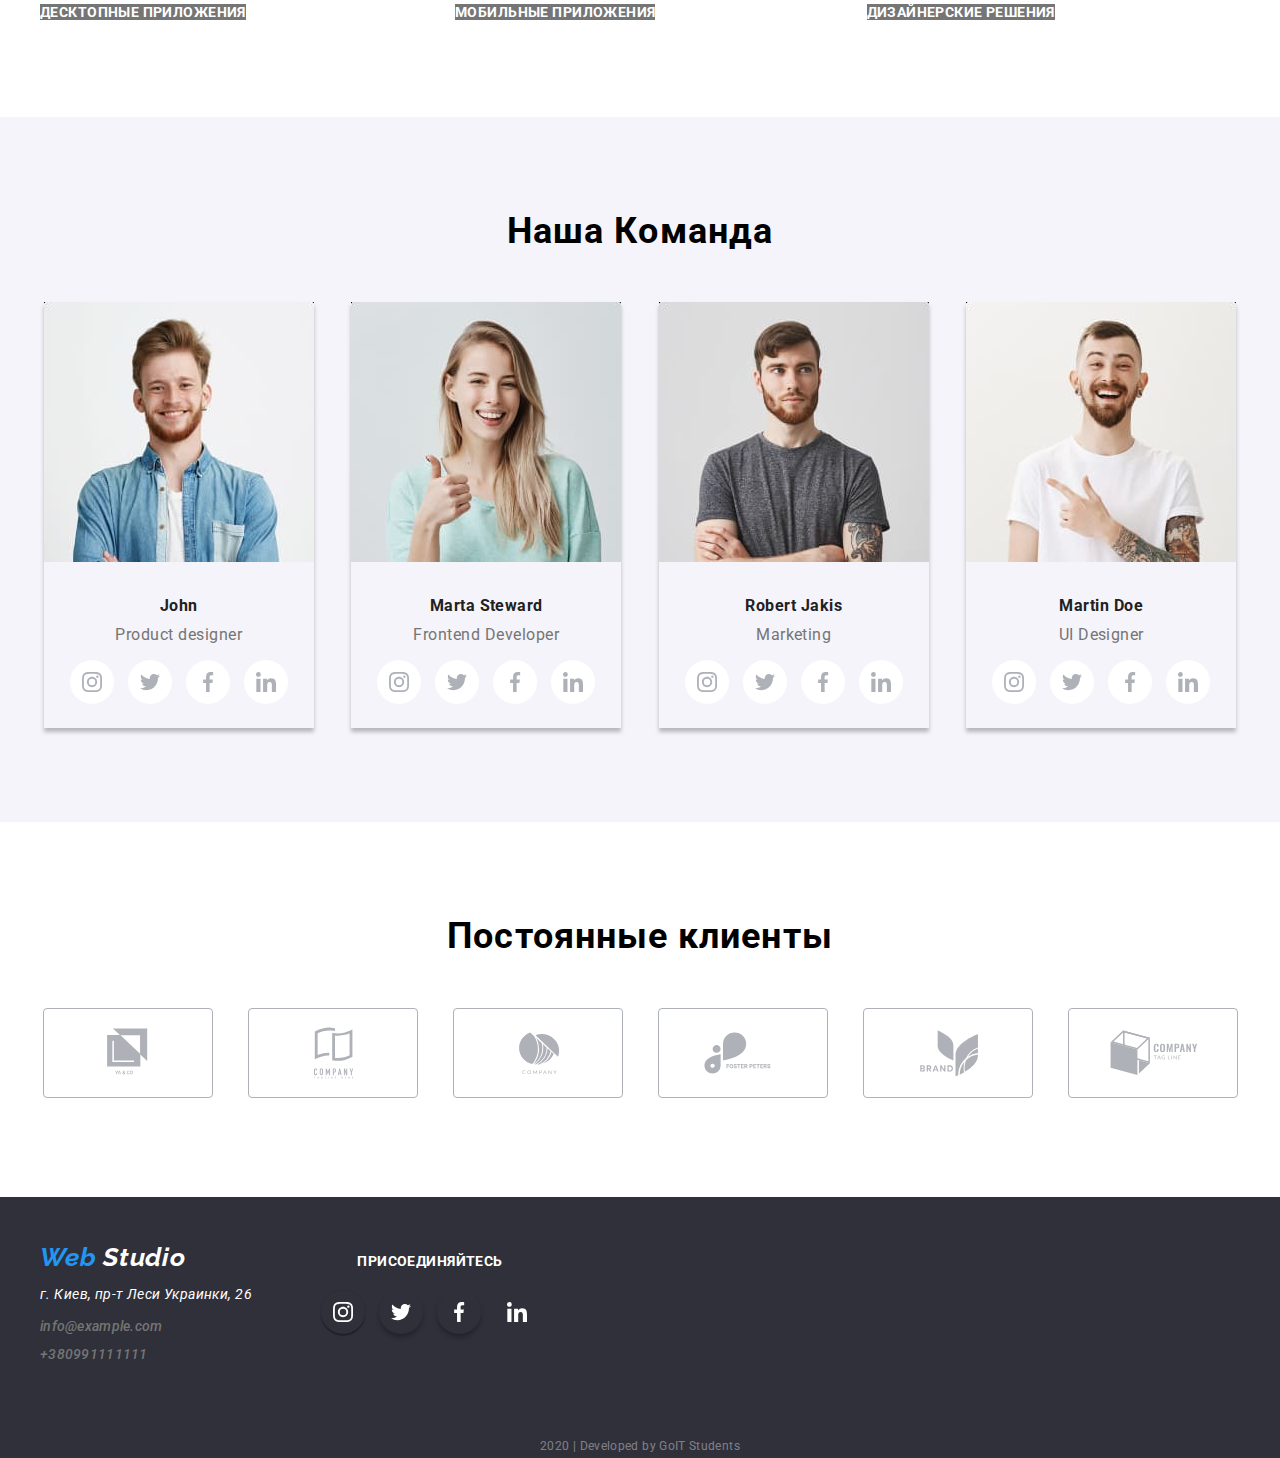
==== commit 8edb11ea: "Оптимизирует растровые и векторные изображения. Доделывает h-w №2" ====
--- a/index.html
+++ b/index.html
@@ -33,7 +33,7 @@
           <ul class="list auth-nav">
             <li class="item mail-adress">
               <a href="mailto:info@devstudio.com" class="link contact">
-                <svg class="mail-svg">
+                <svg class="mail-svg" aria-label="маленький конверт">
                   <use href="./images/sprite.svg#icon-envelope"></use>
                 </svg>
                 info@devstudio.com</a
@@ -41,7 +41,7 @@
             </li>
             <li class="item phone">
               <a href="tel:+380961111111" class="link contact">
-                <svg class="tel-svg">
+                <svg class="tel-svg" aria-label="маленький телефон">
                   <use href="./images/sprite.svg#icon-smartphone"></use>
                 </svg>
                 +380961111111</a
@@ -69,7 +69,7 @@
         <ul class="list">
           <li class="background-item antenn">
             <div class="">
-              <svg class="advantage-svg">
+              <svg class="advantage-svg" aria-label="иконка антена">
                 <use href="./images/sprite.svg#icon-antenna"></use>
               </svg>
             </div>
@@ -81,7 +81,7 @@
           </li>
           <li class="background-item clock">
             <div>
-              <svg class="advantage-svg">
+              <svg class="advantage-svg" aria-label="иконка часы">
                 <use href="./images/sprite.svg#icon-clock"></use>
               </svg>
             </div>
@@ -93,7 +93,7 @@
           </li>
           <li class="background-item diagramm">
             <div>
-              <svg class="advantage-svg">
+              <svg class="advantage-svg" aria-label="маленький компьютер">
                 <use href="./images/sprite.svg#icon-diagramm"></use>
               </svg>
             </div>
@@ -105,7 +105,7 @@
           </li>
           <li class="background-item astronaut">
             <div>
-              <svg class="advantage-svg">
+              <svg class="advantage-svg" aria-label="иконка астронавт">
                 <use href="./images/sprite.svg#icon-astronaut"></use>
               </svg>
             </div>
@@ -151,7 +151,7 @@
             <div>
               <img src="./images/our-team/john.jpg" alt="фото-портрет" />
 
-              <p class="name"><b>John Smith</b></p>
+              <p class="name"><b>John</b></p>
               <p class="position">Product designer</p>
             </div>
 
@@ -159,21 +159,46 @@
               <ul class="list">
                 <li>
                   <a href="" target="_blank" class="social-link">
-                    <svg class="inst-svg social-svg width="20" height="20">
+                    <svg
+                      class="inst-svg social-svg"
+                      width="20"
+                      height="20"
+                      aria-label="иконка инстаграмм"
+                    >
                       <use href="./images/sprite.svg#icon-instagramm"></use>
                     </svg>
                   </a>
+                  <a
+                    href=""
+                    target="_blank"
+                    class="social-link"
+                    aria-label="иконка твиттер"
+                  >
+                    <svg
+                      class="twitter-svg social-svg"
+                      width="20px"
+                      height="20px"
+                    >
+                      <use href="./images/sprite.svg#icon-twitter"></use>
+                    </svg>
+                  </a>
                   <a href="" target="_blank" class="social-link">
-                    <svg class="facebook-svg social-svg" width="20px" height="20px">
+                    <svg
+                      class="facebook-svg social-svg"
+                      width="20px"
+                      height="20px"
+                      aria-label="иконка фейсбук"
+                    >
                       <use href="./images/sprite.svg#icon-facebook"></use>
                     </svg>
                   </a>
-                  <a href="" target="_blank" class="social-link">
-                    <svg class="twitter-svg social-svg" width="20px" height="20px">
-                      <use href="./images/sprite.svg#icon-twitter"></use>
-                    </svg>
-                  </a>
-                  <a href="" target="_blank" class="social-link">
+
+                  <a
+                    href=""
+                    target="_blank"
+                    class="social-link"
+                    aria-label="иконка линкедин"
+                  >
                     <svg class="linkedin-svg social-svg" width="20" height="20">
                       <use href="./images/sprite.svg#icon-linkedin"></use>
                     </svg>
@@ -194,21 +219,50 @@
               <ul class="list">
                 <li>
                   <a href="" target="_blank" class="social-link">
-                    <svg class="inst-svg social-svg width=" 20" height="20">
+                    <svg
+                      class="inst-svg social-svg"
+                      width="20"
+                      height="20"
+                      aria-label="иконка инстаграм"
+                    >
                       <use href="./images/sprite.svg#icon-instagramm"></use>
                     </svg>
                   </a>
-                  <a href="" target="_blank" class="social-link">
-                    <svg class="facebook-svg social-svg" width="20px" height="20px">
+                  <a
+                    href=""
+                    target="_blank"
+                    class="social-link"
+                    aria-label="иконка твиттер"
+                  >
+                    <svg
+                      class="twitter-svg social-svg"
+                      width="20px"
+                      height="20px"
+                    >
+                      <use href="./images/sprite.svg#icon-twitter"></use>
+                    </svg>
+                  </a>
+                  <a
+                    href=""
+                    target="_blank"
+                    class="social-link"
+                    aria-label="иконка фейсбук"
+                  >
+                    <svg
+                      class="facebook-svg social-svg"
+                      width="20px"
+                      height="20px"
+                    >
                       <use href="./images/sprite.svg#icon-facebook"></use>
                     </svg>
                   </a>
-                  <a href="" target="_blank" class="social-link">
-                    <svg class="twitter-svg social-svg" width="20px" height="20px">
-                      <use href="./images/sprite.svg#icon-twitter"></use>
-                    </svg>
-                  </a>
-                  <a href="" target="_blank" class="social-link">
+
+                  <a
+                    href=""
+                    target="_blank"
+                    class="social-link"
+                    aria-label="иконка линкедин"
+                  >
                     <svg class="linkedin-svg social-svg" width="20" height="20">
                       <use href="./images/sprite.svg#icon-linkedin"></use>
                     </svg>
@@ -223,63 +277,117 @@
 
               <p class="name"><b>Robert Jakis</b></p>
               <p class="position">Marketing</p>
+            </div>
+
+            <address>
+              <ul class="list">
+                <li>
+                  <a
+                    href=""
+                    target="_blank"
+                    class="social-link"
+                    aria-label="иконка инстаграм"
+                  >
+                    <svg class="inst-svg social-svg" width="20" height="20">
+                      <use href="./images/sprite.svg#icon-instagramm"></use>
+                    </svg>
+                  </a>
+                  <a
+                    href=""
+                    target="_blank"
+                    class="social-link"
+                    aria-label="иконка твиттер"
+                  >
+                    <svg
+                      class="twitter-svg social-svg"
+                      width="20px"
+                      height="20px"
+                    >
+                      <use href="./images/sprite.svg#icon-twitter"></use>
+                    </svg>
+                  </a>
+                  <a
+                    href=""
+                    target="_blank"
+                    class="social-link"
+                    aria-label="иконка фейсбук"
+                  >
+                    <svg
+                      class="facebook-svg social-svg"
+                      width="20px"
+                      height="20px"
+                    >
+                      <use href="./images/sprite.svg#icon-facebook"></use>
+                    </svg>
+                  </a>
+
+                  <a href="" target="_blank" class="social-link">
+                    <svg
+                      class="linkedin-svg social-svg"
+                      width="20"
+                      height="20"
+                      aria-label="иконка твиттер"
+                    >
+                      <use href="./images/sprite.svg#icon-linkedin"></use>
+                    </svg>
+                  </a>
+                </li>
+              </ul>
+            </address>
+          </li>
+
+          <li class="martin">
+            <div>
+              <img src="./images/our-team/martin.jpg" alt="фото-портрет" />
+
+              <p class="name"><b>Martin Doe</b></p>
+              <p class="position">UI Designer</p>
             </div>
 
             <address>
               <ul class="list">
                 <li>
                   <a href="" target="_blank" class="social-link">
-                    <svg class="inst-svg social-svg width=" 20" height="20">
+                    <svg
+                      class="inst-svg social-svg"
+                      width="20"
+                      height="20"
+                      aria-label="иконка инстаграмм"
+                    >
                       <use href="./images/sprite.svg#icon-instagramm"></use>
                     </svg>
                   </a>
+                  <a
+                    href=""
+                    target="_blank"
+                    class="social-link"
+                    aria-label="иконка твиттер"
+                  >
+                    <svg
+                      class="twitter-svg social-svg"
+                      width="20px"
+                      height="20px"
+                    >
+                      <use href="./images/sprite.svg#icon-twitter"></use>
+                    </svg>
+                  </a>
                   <a href="" target="_blank" class="social-link">
-                    <svg class="facebook-svg social-svg" width="20px" height="20px">
+                    <svg
+                      class="facebook-svg social-svg"
+                      width="20px"
+                      height="20px"
+                      aria-label="иконка фейсбук"
+                    >
                       <use href="./images/sprite.svg#icon-facebook"></use>
                     </svg>
                   </a>
-                  <a href="" target="_blank" class="social-link">
-                    <svg class="twitter-svg social-svg" width="20px" height="20px">
-                      <use href="./images/sprite.svg#icon-twitter"></use>
-                    </svg>
-                  </a>
-                  <a href="" target="_blank" class="social-link">
-                    <svg class="linkedin-svg social-svg" width="20" height="20">
-                      <use href="./images/sprite.svg#icon-linkedin"></use>
-                    </svg>
-                  </a>
-                </li>
-              </ul>
-            </address>
-          </li>
-
-          <li class="martin">
-            <div>
-              <img src="./images/our-team/martin.jpg" alt="фото-портрет" />
-
-              <p class="name"><b>Martin Doe</b></p>
-              <p class="position">UI Designer</p>
-            </div>
-
-            <address>
-              <ul class="list">
-                <li>
-                  <a href="" target="_blank" class="social-link">
-                    <svg class="inst-svg social-svg width=" 20" height="20">
-                      <use href="./images/sprite.svg#icon-instagramm"></use>
-                    </svg>
-                  </a>
-                  <a href="" target="_blank" class="social-link">
-                    <svg class="facebook-svg social-svg" width="20px" height="20px">
-                      <use href="./images/sprite.svg#icon-facebook"></use>
-                    </svg>
-                  </a>
-                  <a href="" target="_blank" class="social-link">
-                    <svg class="twitter-svg social-svg" width="20px" height="20px">
-                      <use href="./images/sprite.svg#icon-twitter"></use>
-                    </svg>
-                  </a>
-                  <a href="" target="_blank" class="social-link">
+
+                  <a
+                    href=""
+                    target="_blank"
+                    class="social-link"
+                    aria-label="иконка линкедин"
+                  >
                     <svg class="linkedin-svg social-svg" width="20" height="20">
                       <use href="./images/sprite.svg#icon-linkedin"></use>
                     </svg>
@@ -298,42 +406,71 @@
         <ul class="list">
           <li>
             <a href="" class="ouver-clients">
-              <svg class="clients-svg" width="170" height="90">
+              <svg
+                class="clients-svg"
+                width="170"
+                height="90"
+                aria-label="первый клиент"
+              >
                 <use href="./images/sprite.svg#icon-client-1"></use>
               </svg>
-            
             </a>
           </li>
           <li>
             <a href="" class="ouver-clients">
-              <svg class="clients-svg" width="170" height="90">
+              <svg
+                class="clients-svg"
+                width="170"
+                height="90"
+                aria-label="второй клиент"
+              >
                 <use href="./images/sprite.svg#icon-client-2"></use>
               </svg>
             </a>
           </li>
           <li>
             <a href="" class="ouver-clients">
-              <svg class="clients-svg" width="170" height="90">
-                <use href="./images/sprite.svg#icon-client-3"></use>
-              </svg></a>
+              <svg
+                class="clients-svg"
+                width="170"
+                height="90"
+                aria-label="третий клиент"
+              >
+                <use href="./images/sprite.svg#icon-client-3"></use></svg
+            ></a>
           </li>
           <li>
             <a href="" class="ouver-clients">
-              <svg class="clients-svg" width="170" height="90">
-                <use href="./images/sprite.svg#icon-client-4"></use>
-              </svg></a>
+              <svg
+                class="clients-svg"
+                width="170"
+                height="90"
+                aria-label="четвертый клиент"
+              >
+                <use href="./images/sprite.svg#icon-client-4"></use></svg
+            ></a>
           </li>
           <li>
             <a href="" class="ouver-clients">
-            <svg class="clients-svg" width="170" height="90">
-              <use href="./images/sprite.svg#icon-client-5"></use>
-            </svg></a>
+              <svg
+                class="clients-svg"
+                width="170"
+                height="90"
+                aria-label="пятый клиент"
+              >
+                <use href="./images/sprite.svg#icon-client-5"></use></svg
+            ></a>
           </li>
           <li>
             <a href="" class="ouver-clients">
-            <svg class="clients-svg" width="170" height="90">
-              <use href="./images/sprite.svg#icon-client-6"></use>
-            </svg></a>
+              <svg
+                class="clients-svg"
+                width="170"
+                height="90"
+                aria-label="шестой клиент"
+              >
+                <use href="./images/sprite.svg#icon-client-6"></use></svg
+            ></a>
           </li>
         </ul>
       </div>
@@ -369,24 +506,44 @@
           <h2 class="call">Присоединяйтесь</h2>
           <ul class="list">
             <li>
-              <a href="" target="_blank" class=" foot-social inst">
-                <svg class="inst-svg social-svg width=" 20" height="20">
+              <a href="" target="_blank" class="foot-social inst">
+                <svg
+                  class="inst-svg social-svg"
+                  width="20"
+                  height="20"
+                  aria-label="иконка инстаграм"
+                >
                   <use href="./images/sprite.svg#icon-instagramm"></use>
                 </svg>
               </a>
-              
-              <a href="" target="_blank" class=" foot-social twitt">
+
+              <a
+                href=""
+                target="_blank"
+                class="foot-social twitt"
+                aria-label="иконка твиттер"
+              >
                 <svg class="twitter-svg social-svg" width="20px" height="20px">
                   <use href="./images/sprite.svg#icon-twitter"></use>
                 </svg>
               </a>
-              <a href="" target="_blank" class=" foot-social face">
-                <svg class="facebook-svg social-svg" width="20px" height="20px">
+              <a href="" target="_blank" class="foot-social face">
+                <svg
+                  class="facebook-svg social-svg"
+                  width="20px"
+                  height="20px"
+                  aria-label="иконка фейсбук"
+                >
                   <use href="./images/sprite.svg#icon-facebook"></use>
                 </svg>
               </a>
-              <a href="" target="_blank" class=" foot-social">
-                <svg class="linkedin-svg social-svg" width="20" height="20">
+              <a href="" target="_blank" class="foot-social">
+                <svg
+                  class="linkedin-svg social-svg"
+                  width="20"
+                  height="20"
+                  aria-label="иконка линкедин"
+                >
                   <use href="./images/sprite.svg#icon-linkedin"></use>
                 </svg>
               </a>
--- a/css/styles.css
+++ b/css/styles.css
@@ -279,6 +279,8 @@
 .ouver-team {
   background-color: var(--secondary-background-color);
   margin-bottom: 94px;
+  padding-bottom: 94px;
+  padding-top: 94px;
   display: flex;
 }
 .ouver-team ul {
@@ -301,6 +303,7 @@
   text-align: center;
   letter-spacing: 0.03em;
 }
+
 .position {
   margin-top: 10px;
   color: var(--title-text-color);
@@ -317,6 +320,12 @@
   display: flex;
   justify-content: center;
   padding: 0px;
+}
+.john,
+.marta,
+.robert,
+.martin {
+  box-shadow: 0px 4px 4px rgba(0, 0, 0, 0.25);
 }
 .social-link {
   display: inline-flex;
@@ -527,24 +536,6 @@
 .portfolio-item li + li {
   margin-left: 8px;
   margin-bottom: 34px;
-}
-.first-button {
-  border-style: none;
-  color: var(--white-color);
-  background-color: var(--accent-color);
-  font-family: Roboto;
-
-  font-weight: 500;
-  font-size: 16px;
-  line-height: 1.6;
-  /* identical to box height, or 162% */
-
-  text-align: center;
-  letter-spacing: 0.03em;
-  min-width: 73px;
-  min-height: 38px;
-  border-radius: 4px;
-  padding: 6px 22px;
 }
 
 .portfolio-button {
@@ -565,10 +556,12 @@
   padding: 6px 22px;
 }
 .portfolio-button:hover {
-  color: var(--accent-color);
+  background-color: var(--accent-color);
+  color: var(--white-color);
 }
 .portfolio-button:focus {
-  color: var(--accent-color);
+  background-color: var(--accent-color);
+  color: var(--white-color);
 }
 /* Стилизация галлереи */
 .flex-gallery {
@@ -583,6 +576,7 @@
   /* outline: 1px solid black; */
   margin-right: 30px;
   margin-bottom: 30px;
+  box-shadow: 0px 4px 4px rgba(0, 0, 0, 0.25);
 }
 .gallery-item:nth-child(3n) {
   margin-right: 0px;
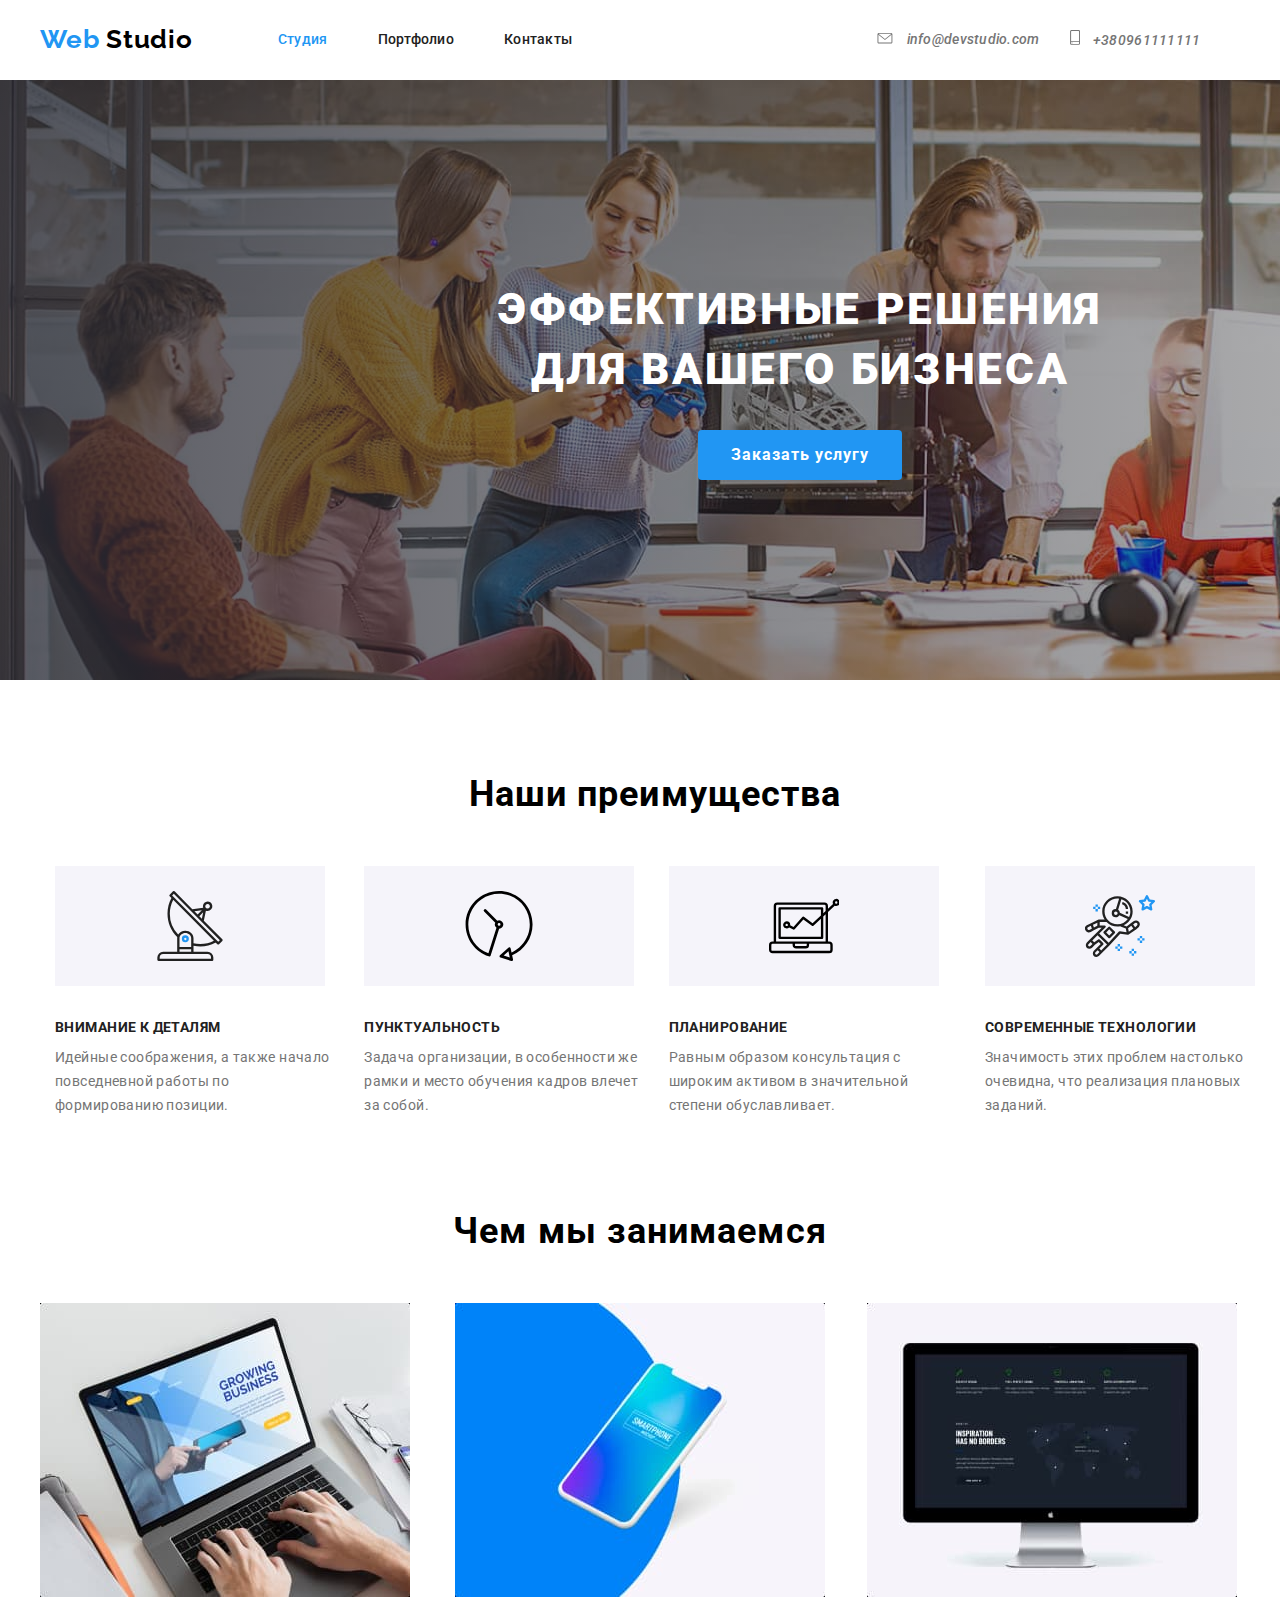
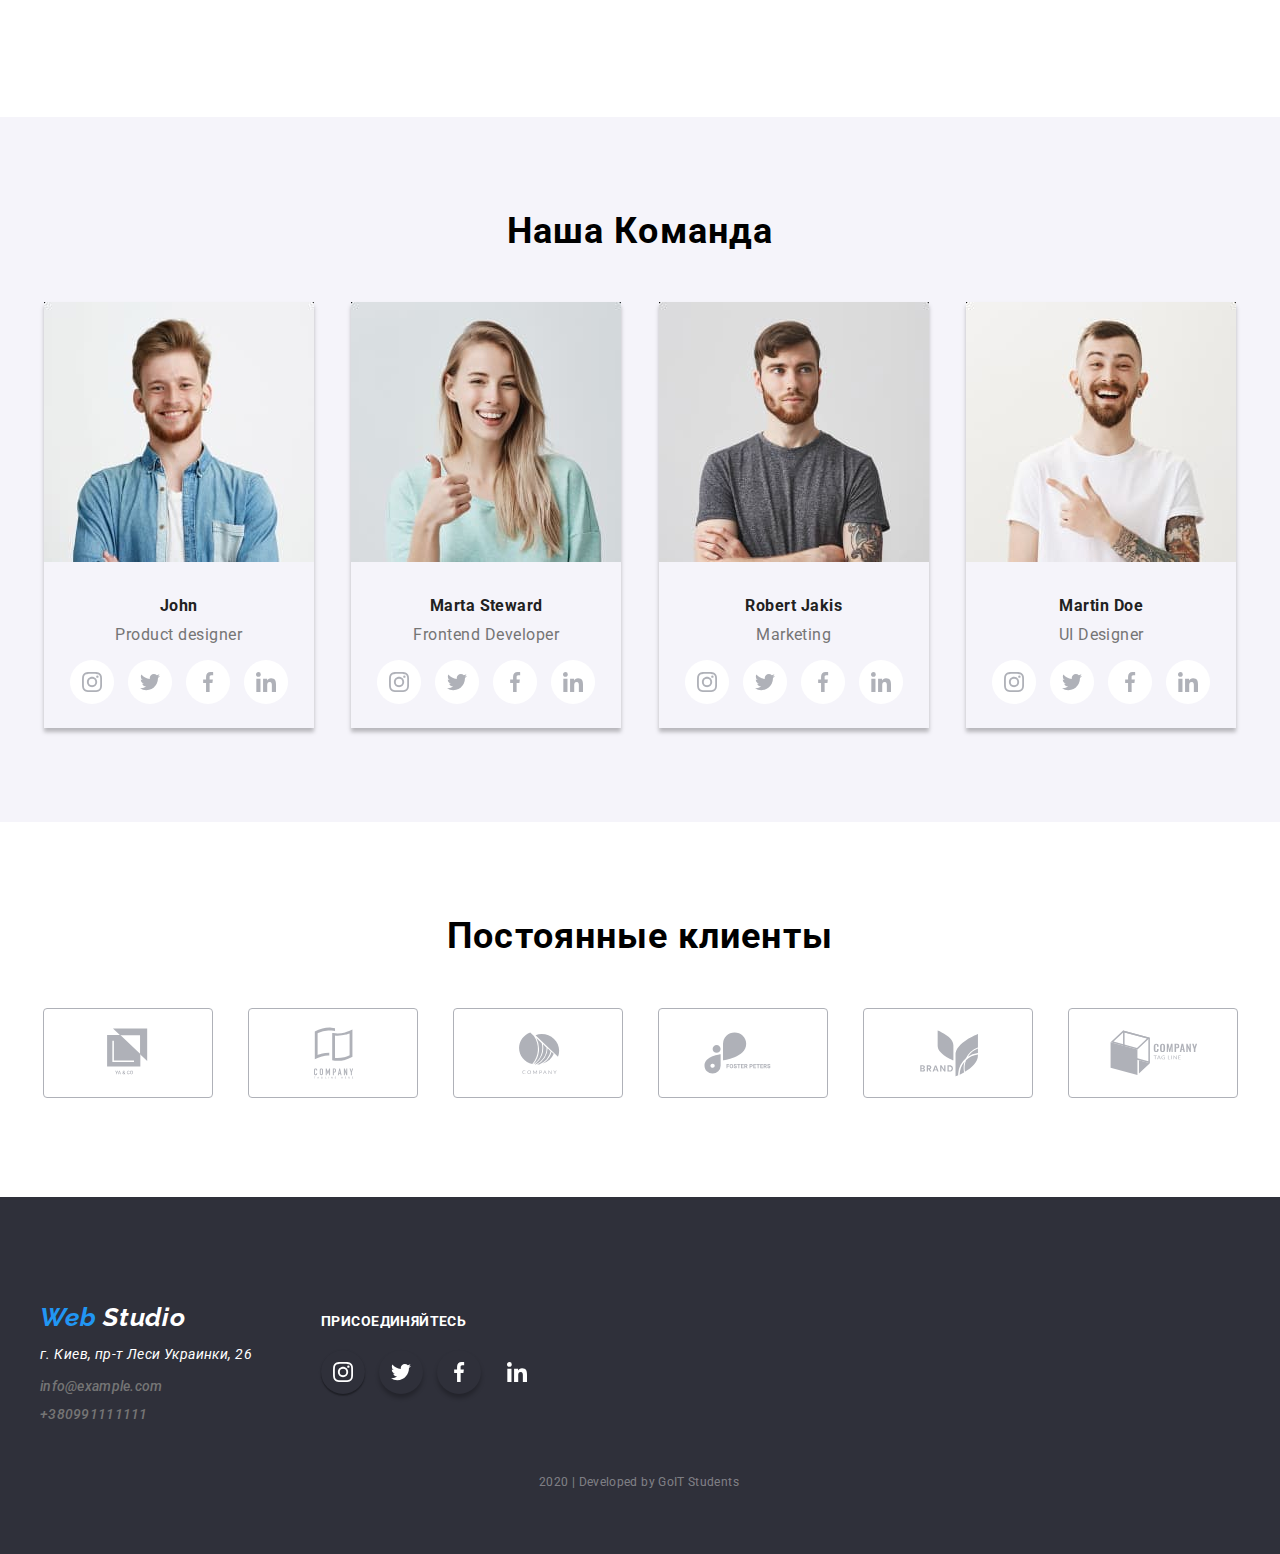
==== commit 8f925a51: "Исправляет ошибки, h-w №4" ====
--- a/index.html
+++ b/index.html
@@ -550,8 +550,8 @@
             </li>
           </ul>
         </div>
+        <p class="author">2020 | Developed by GoIT Students</p>
       </div>
-      <p class="author">2020 | Developed by GoIT Students</p>
     </footer>
   </body>
 </html>
--- a/css/styles.css
+++ b/css/styles.css
@@ -261,8 +261,6 @@
 }
 .services {
   color: var(--white-color);
-  /* background-color поставленн, что бы не потерять надпись на белом фоне */
-  background-color: var(--title-text-color);
 
   font-weight: 700;
   font-size: 14px;
@@ -361,6 +359,8 @@
 /* Стилизация footer */
 .visit {
   background-color: var(--footer-color);
+  padding-top: 60px;
+  padding-bottom: 60px;
 }
 /* Секция- Наши клиенты */
 .flex-block {
@@ -423,9 +423,6 @@
   display: flex;
   justify-content: center;
 }
-.call {
-  text-align: center;
-}
 
 .web-foot {
   color: var(--accent-color);
@@ -452,6 +449,7 @@
   line-height: 1.14;
   letter-spacing: 0.03em;
   text-transform: uppercase;
+  text-align: left;
 }
 
 .author {
@@ -460,6 +458,7 @@
   font-weight: 400;
   font-size: 12px;
   line-height: 2;
+  align-self: flex-end;
   /* or 200% */
 
   text-align: center;
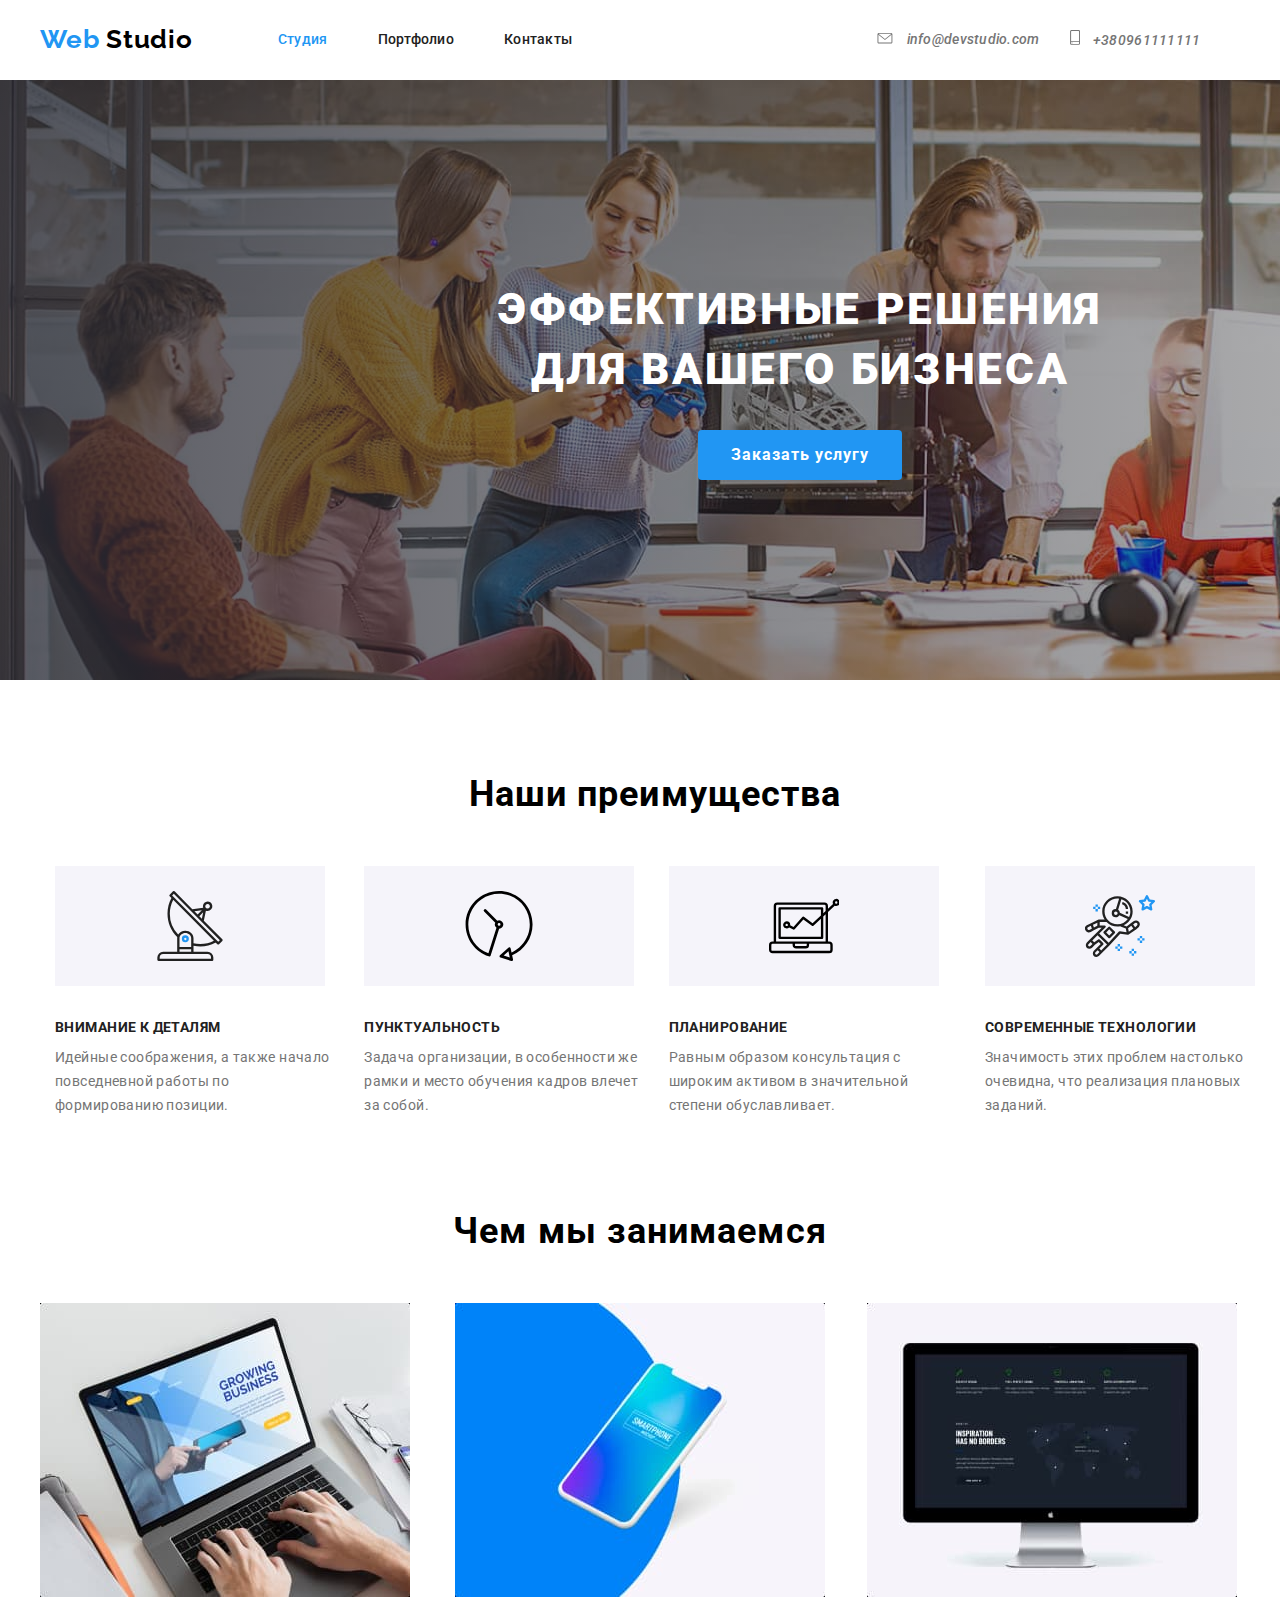
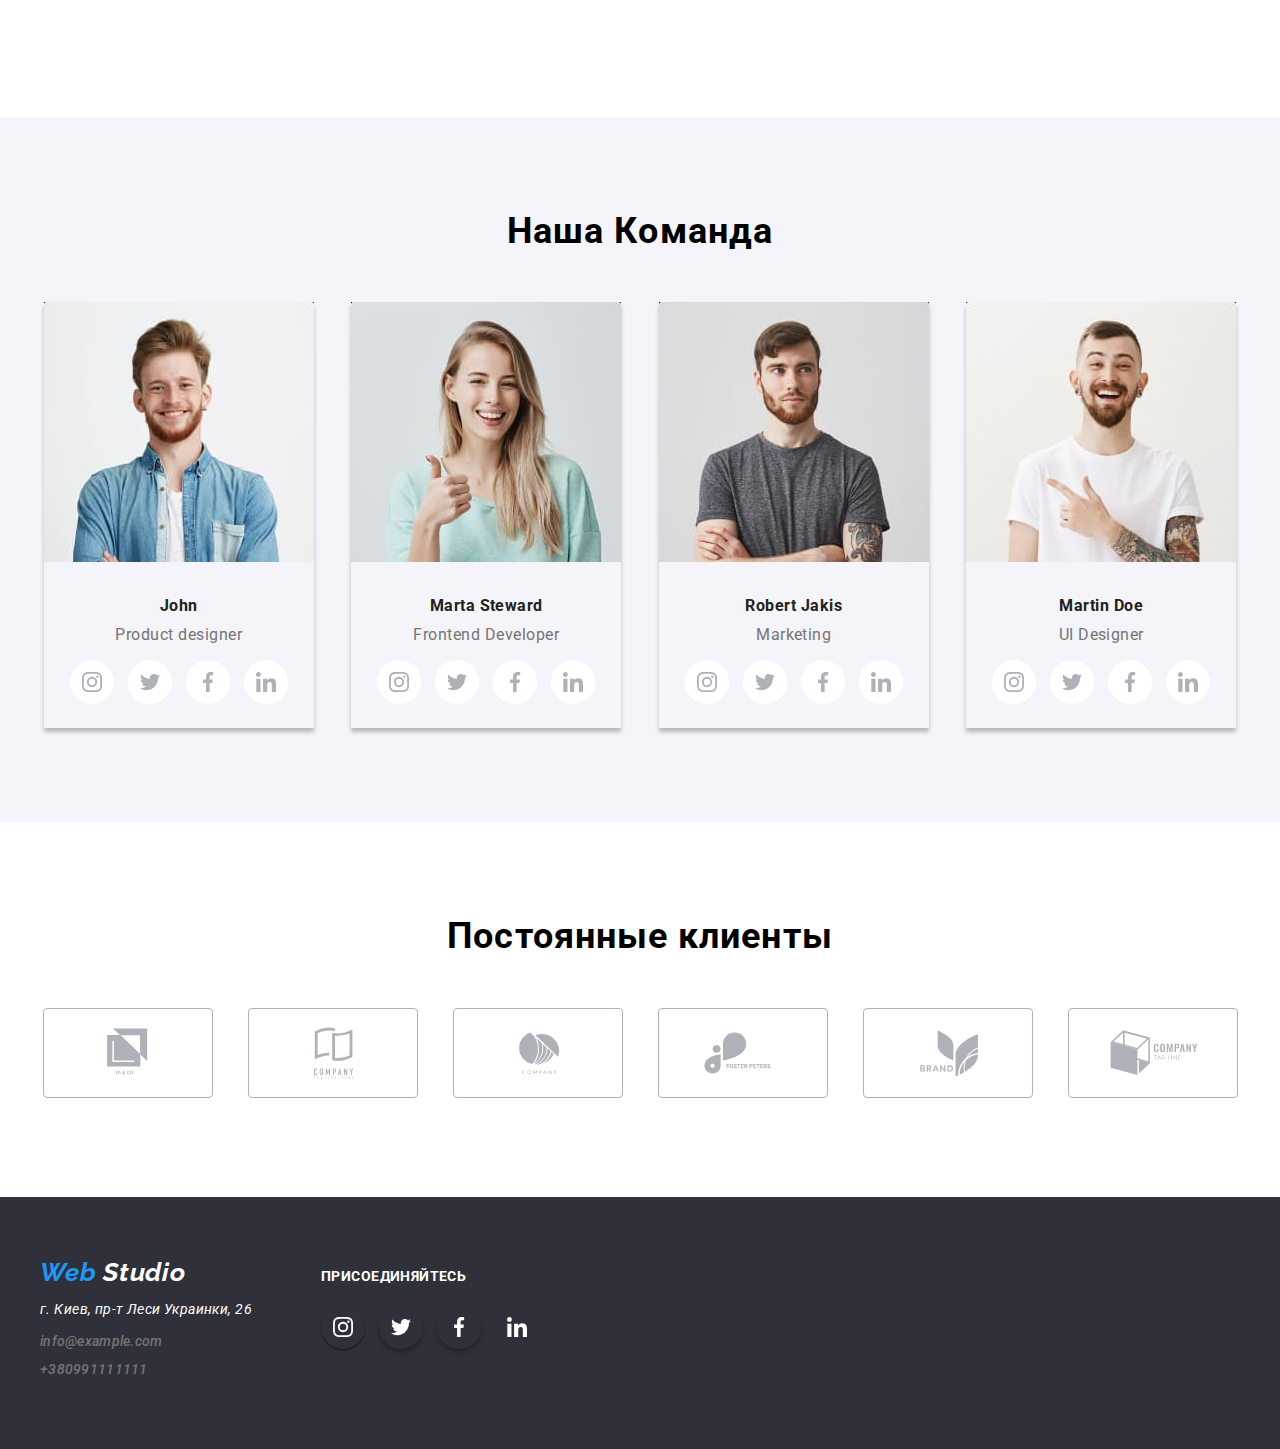
==== commit 55994006: "Исправляет ошибки" ====
--- a/index.html
+++ b/index.html
@@ -550,7 +550,7 @@
             </li>
           </ul>
         </div>
-        <p class="author">2020 | Developed by GoIT Students</p>
+        <!-- <p class="author">2020 | Developed by GoIT Students</p> -->
       </div>
     </footer>
   </body>
--- a/css/styles.css
+++ b/css/styles.css
@@ -411,7 +411,6 @@
   display: flex;
 
   flex-direction: column;
-  padding-top: 45px;
 }
 .footer-contact li {
   margin-bottom: 10px;
@@ -471,7 +470,7 @@
   text-align: center;
   padding: 0px;
   margin-top: 20px;
-  margin-bottom: 100px;
+  margin-bottom: 40px;
   width: 44px;
   height: 44px;
   color: white;
